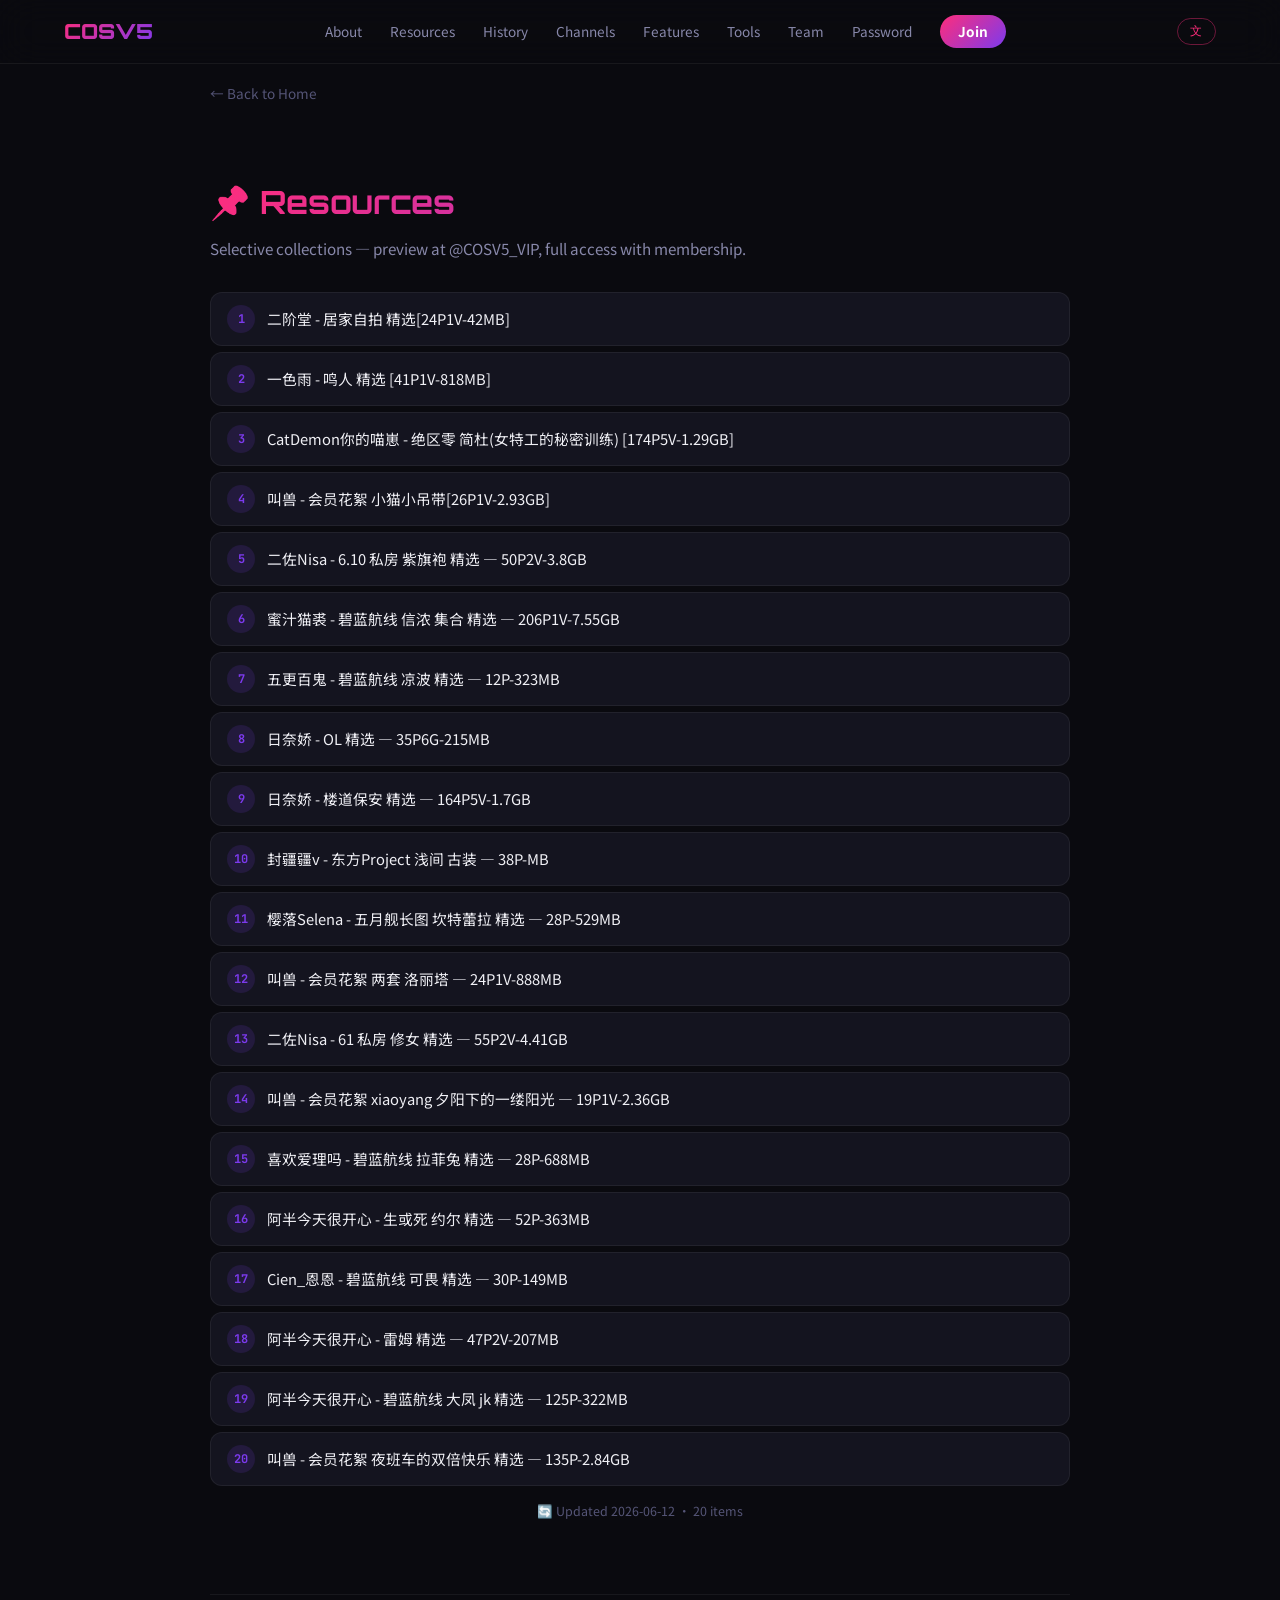
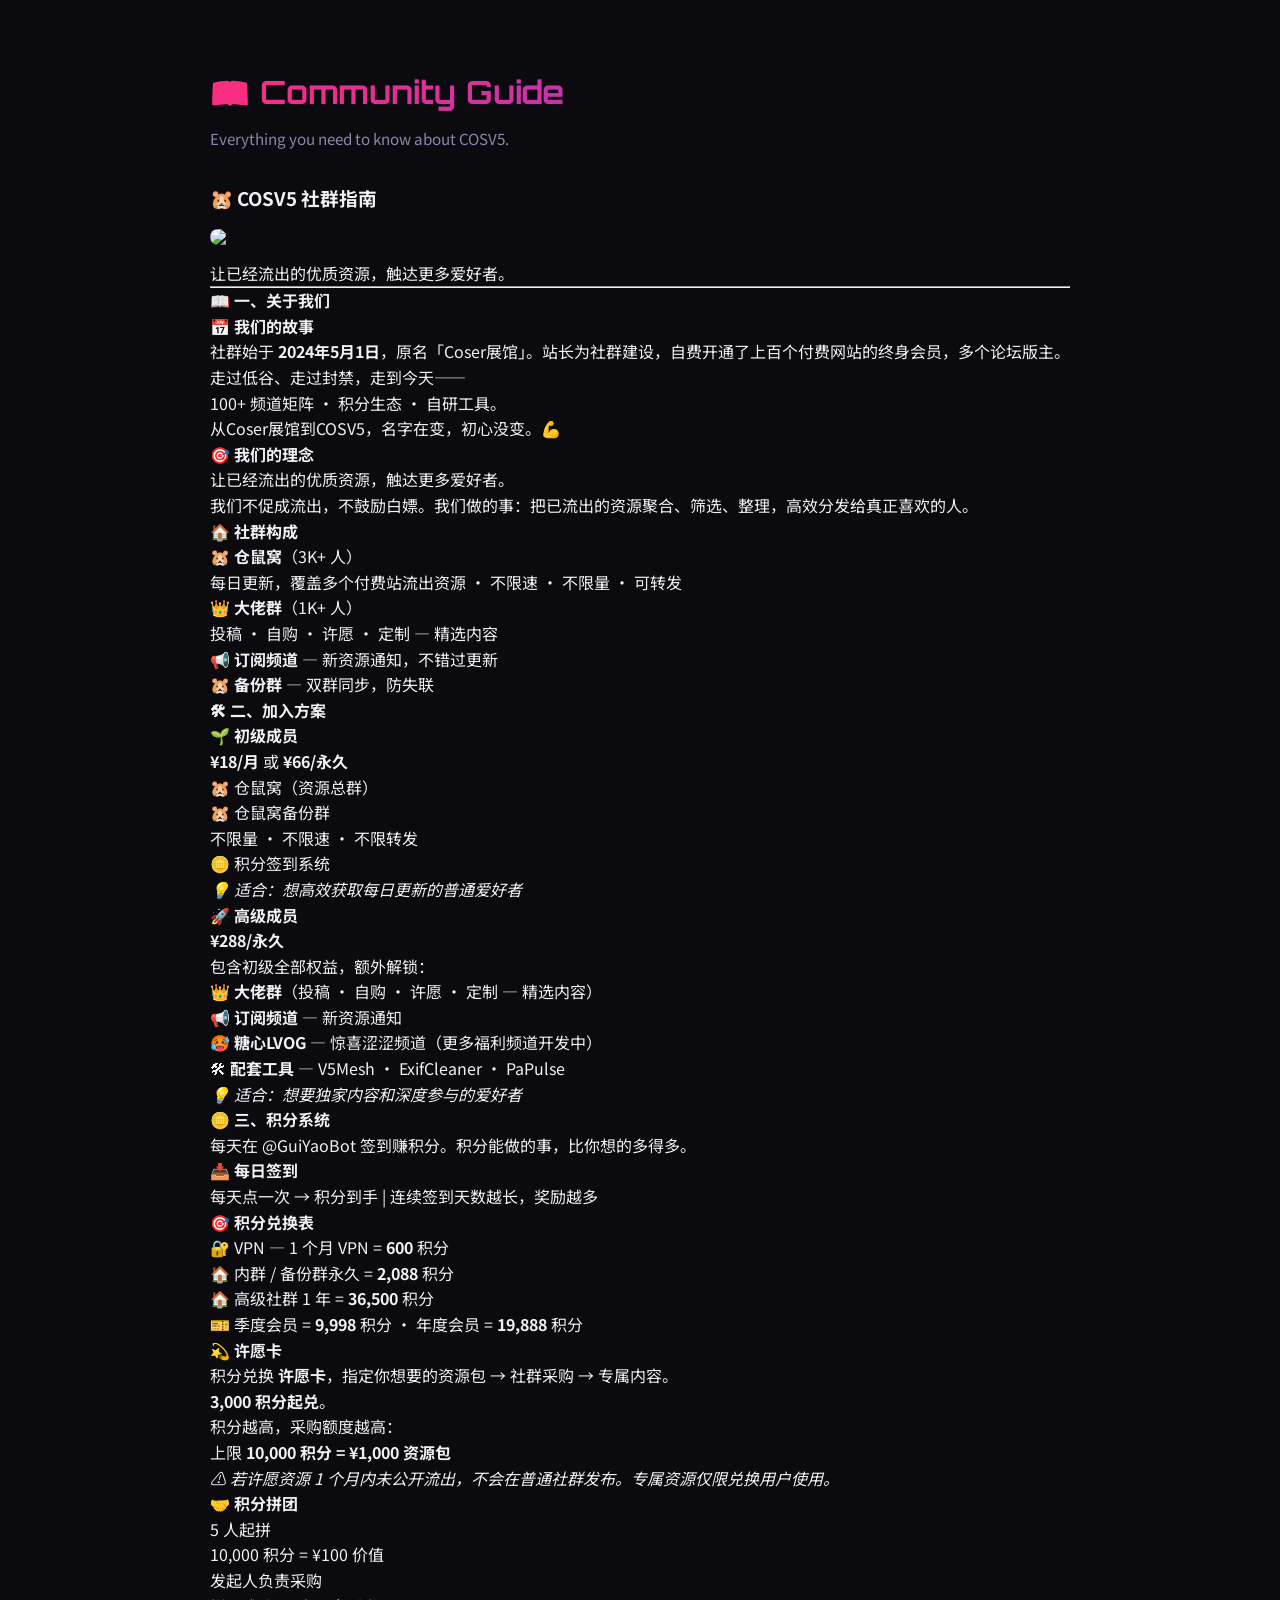
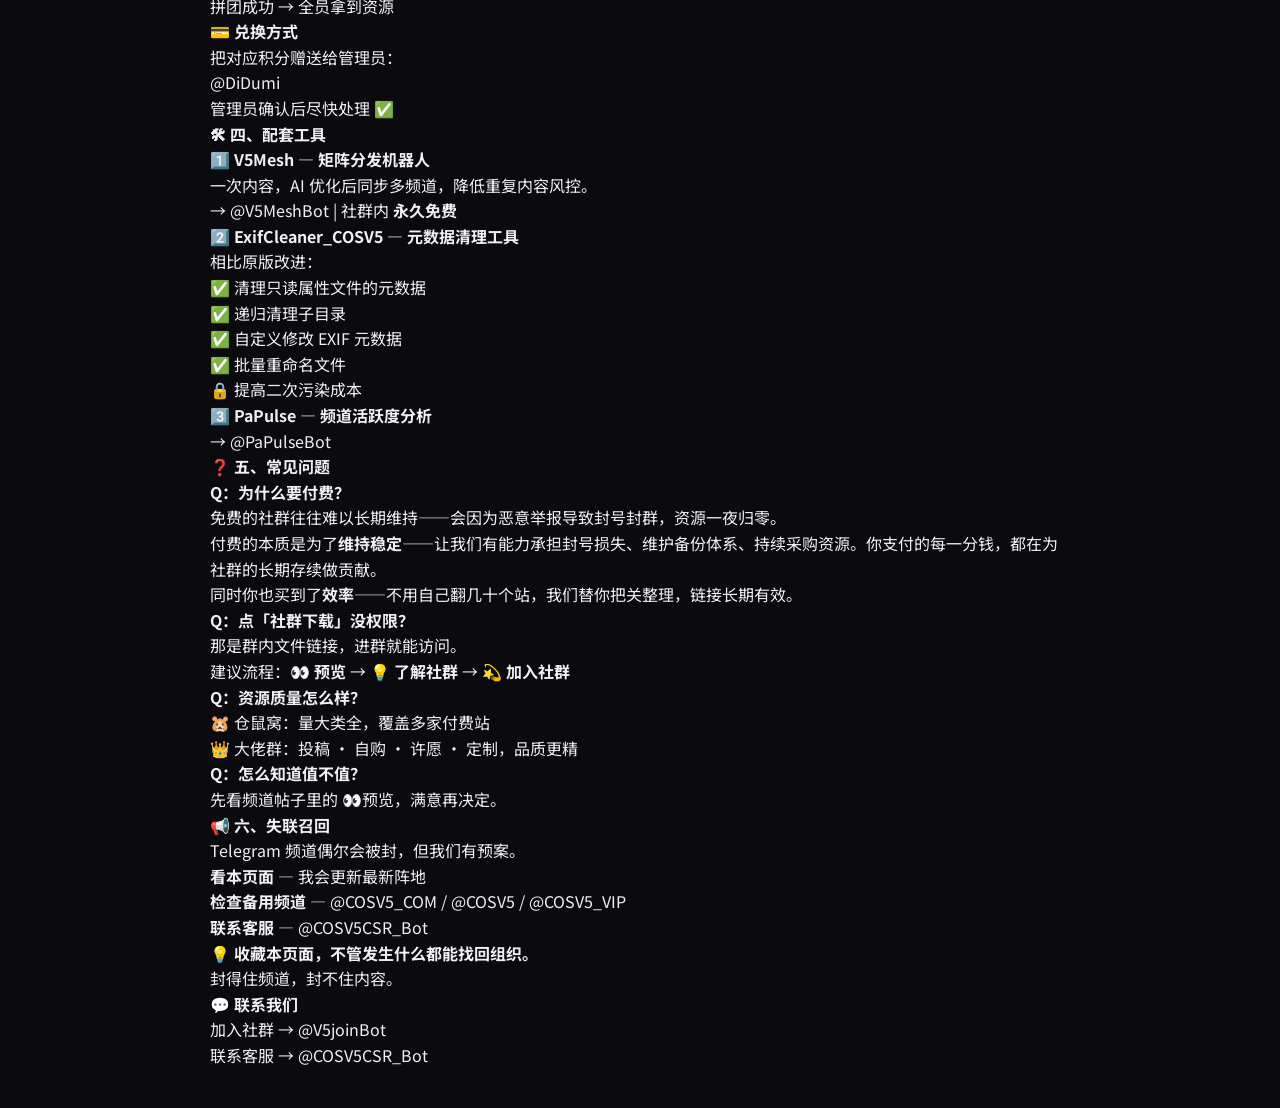
==== resources.html @ 78d96104 "feat: separate resources.html page - Move Resources + Guide to dedicated resources.html - Nav links " ====
<!DOCTYPE html>
<html lang="zh">
<head>
  <meta charset="UTF-8">
  <meta name="viewport" content="width=device-width, initial-scale=1.0">
  <title>COSV5 — Resources & Guide</title>
  <meta name="description" content="COSV5 Resource collections and community guide.">
  <link rel="icon" type="image/svg+xml" href="data:image/svg+xml,%3Csvg xmlns='http://www.w3.org/2000/svg' viewBox='0 0 32 32'%3E%3Cdefs%3E%3ClinearGradient id='g' x1='0%25' y1='0%25' x2='100%25' y2='100%25'%3E%3Cstop offset='0%25' stop-color='%23ff2d7b'/%3E%3Cstop offset='100%25' stop-color='%237c3aed'/%3E%3C/linearGradient%3E%3C/defs%3E%3Crect width='32' height='32' rx='6' fill='%230a0a0f'/%3E%3Ctext x='16' y='22' text-anchor='middle' font-family='Orbitron,sans-serif' font-weight='900' font-size='16' fill='url(%23g)'%3EV5%3C/text%3E%3C/svg%3E">
  <link rel="preconnect" href="https://fonts.googleapis.com">
  <link rel="preconnect" href="https://fonts.gstatic.com" crossorigin>
  <link href="https://fonts.googleapis.com/css2?family=Orbitron:wght@400;700;900&family=Noto+Sans+SC:wght@300;400;700&family=JetBrains+Mono:wght@400;700&family=Righteous&display=swap" rel="stylesheet">
  <link rel="stylesheet" href="styles.css">
  <style>
    /* Resources page specific */
    .resources-page {
      padding-top: 80px;
    }
    .resources-page .container {
      max-width: 900px;
      margin: 0 auto;
      padding: 0 20px;
    }
    .resources-page .back-link {
      display: inline-flex;
      align-items: center;
      gap: 6px;
      color: var(--text-muted);
      text-decoration: none;
      font-size: 0.85rem;
      margin-bottom: 2rem;
      transition: color 0.2s;
    }
    .resources-page .back-link:hover {
      color: var(--accent-pink);
    }
    .resources-page section {
      padding: 40px 0;
    }
    .resources-page .page-title {
      font-family: var(--font-display);
      font-size: 2rem;
      background: var(--accent-gradient);
      -webkit-background-clip: text;
      -webkit-text-fill-color: transparent;
      margin-bottom: 0.5rem;
    }
    .resources-page .page-desc {
      color: var(--text-secondary);
      font-size: 0.95rem;
      margin-bottom: 2rem;
    }
    .section-divider {
      border: none;
      border-top: 1px solid rgba(255,255,255,0.06);
      margin: 2rem 0;
    }
    .resource-meta {
      margin-top: 1rem;
      text-align: center;
      font-size: 0.78rem;
      color: var(--text-muted);
    }

    /* Guide sub-nav */
    .guide-toc {
      position: sticky;
      top: 80px;
      margin-bottom: 2rem;
    }
    .guide-toc a {
      display: block;
      color: var(--text-secondary);
      text-decoration: none;
      padding: 6px 0;
      font-size: 0.88rem;
      transition: color 0.2s;
    }
    .guide-toc a:hover {
      color: var(--accent-pink);
    }
    @media (max-width: 768px) {
      .resources-page {
        padding-top: 60px;
      }
      .resources-page section {
        padding: 24px 0;
      }
    }
  </style>
</head>
<body>
  <!-- ─── NAV ─── -->
  <nav class="nav" id="nav">
    <div class="nav-inner">
      <span class="nav-logo">COSV5</span>
      <div class="nav-links">
        <a href="#about" data-i18n="nav.about">About</a>
        <a href="#resources" data-i18n="nav.resources">Resources</a>
        <a href="#timeline" data-i18n="nav.timeline">History</a>
        <a href="#channels" data-i18n="nav.channels">Channels</a>
        <a href="#features" data-i18n="nav.features">Features</a>
        <a href="#tools" data-i18n="nav.tools">Tools</a>
        <a href="#team" data-i18n="nav.team">Team</a>
        <a href="#password" data-i18n="nav.password">Password</a>
        <a href="#join" class="nav-cta" data-i18n="nav.join">Join</a>
      </div>
      <div class="nav-right">
        <button class="lang-toggle lang-en" id="langToggle" aria-label="Switch language">文</button>
        <button class="nav-toggle" id="navToggle" aria-label="Menu">
          <span></span><span></span><span></span>
        </button>
      </div>
    </div>
  </nav>

  <div class="resources-page">
    <div class="container">
      <a href="/" class="back-link">← Back to Home</a>

      <!-- ─── RESOURCES ─── -->
      <section id="resources">
        <h1 class="page-title">📌 Resources</h1>
        <p class="page-desc">Selective collections — preview at @COSV5_VIP, full access with membership.</p>
        <div id="resourceList">
          <div class="loading">📡 Loading...</div>
        </div>
      </section>

      <hr class="section-divider">

      <!-- ─── GUIDE ─── -->
      <section id="guide">
        <h1 class="page-title">📖 Community Guide</h1>
        <p class="page-desc">Everything you need to know about COSV5.</p>
        <div id="guideContent">
          <div class="loading">📡 Loading...</div>
        </div>
      </section>
    </div>
  </div>

  <script>
    var RESOURCE_DATA = {"updated": "2026-06-12", "recent": [{"title": "二阶堂 - 居家自拍 精选[24P1V-42MB]", "link": "https://t.me/COSV5_VIP/1487", "added": "2026-06-12"}, {"title": "一色雨 - 鸣人 精选 [41P1V-818MB]", "link": "https://t.me/COSV5_VIP/1496", "added": "2026-06-12"}, {"title": "CatDemon你的喵崽 - 绝区零 简杜(女特工的秘密训练) [174P5V-1.29GB]", "link": "https://t.me/COSV5_VIP/1473", "added": "2026-06-11"}, {"title": "叫兽 - 会员花絮 小猫小吊带[26P1V-2.93GB]", "link": "https://t.me/COSV5_VIP/1482", "added": "2026-06-11"}, {"title": "二佐Nisa - 6.10 私房 紫旗袍 精选 — 50P2V-3.8GB", "link": "https://t.me/COSV5_VIP/1464", "added": "2026-06-10"}, {"title": "蜜汁猫裘 - 碧蓝航线 信浓 集合 精选 — 206P1V-7.55GB", "link": "https://t.me/COSV5_VIP/1455", "added": "2026-06-10"}, {"title": "五更百鬼 - 碧蓝航线 凉波 精选 — 12P-323MB", "link": "https://t.me/COSV5_VIP/1442", "added": "2026-06-09"}, {"title": "日奈娇 - OL 精选 — 35P6G-215MB", "link": "https://t.me/COSV5_VIP/1435", "added": "2026-06-09"}, {"title": "日奈娇 - 楼道保安 精选 — 164P5V-1.7GB", "link": "https://t.me/COSV5_VIP/1426", "added": "2026-06-09"}, {"title": "封疆疆v - 东方Project 浅间 古装 — 38P-MB", "link": "https://t.me/COSV5_VIP/1417", "added": "2026-06-08"}, {"title": "樱落Selena - 五月舰长图 坎特蕾拉 精选 — 28P-529MB", "link": "https://t.me/COSV5_VIP/1408", "added": "2026-06-08"}, {"title": "叫兽 - 会员花絮 两套 洛丽塔 — 24P1V-888MB", "link": "https://t.me/COSV5_VIP/1401", "added": "2026-06-07"}, {"title": "二佐Nisa - 61 私房 修女 精选 — 55P2V-4.41GB", "link": "https://t.me/COSV5_VIP/1396", "added": "2026-06-07"}, {"title": "叫兽 - 会员花絮 xiaoyang 夕阳下的一缕阳光 — 19P1V-2.36GB", "link": "https://t.me/COSV5_VIP/1392", "added": "2026-06-06"}, {"title": "喜欢爱理吗 - 碧蓝航线 拉菲兔 精选 — 28P-688MB", "link": "https://t.me/COSV5_VIP/1383", "added": "2026-06-06"}, {"title": "阿半今天很开心 - 生或死 约尔 精选 — 52P-363MB", "link": "https://t.me/COSV5_VIP/1374", "added": "2026-06-05"}, {"title": "Cien_恩恩 - 碧蓝航线 可畏 精选 — 30P-149MB", "link": "https://t.me/COSV5_VIP/1356", "added": "2026-06-05"}, {"title": "阿半今天很开心 - 雷姆 精选 — 47P2V-207MB", "link": "https://t.me/COSV5_VIP/1351", "added": "2026-06-04"}, {"title": "阿半今天很开心 - 碧蓝航线 大凤 jk 精选 — 125P-322MB", "link": "https://t.me/COSV5_VIP/1343", "added": "2026-06-04"}, {"title": "叫兽 - 会员花絮 夜班车的双倍快乐 精选 — 135P-2.84GB", "link": "https://t.me/COSV5_VIP/1330", "added": "2026-06-04"}]};
    var GUIDE_DATA = {"updated": "2026-06-12", "zh": {"sections": [{"type": "heading", "text": "🐹 COSV5 社群指南", "level": 3}, {"type": "image", "src": "https://iili.io/CqjIfI9.gif"}, {"type": "text", "text": "让已经流出的优质资源，触达更多爱好者。"}, {"type": "hr"}, {"type": "heading", "text": "📖 一、关于我们", "level": 4}, {"type": "heading", "text": "📅 我们的故事", "level": 4}, {"type": "text", "text": "社群始于 <strong>2024年5月1日</strong>，原名「Coser展馆」。站长为社群建设，自费开通了上百个付费网站的终身会员，多个论坛版主。"}, {"type": "text", "text": "走过低谷、走过封禁，走到今天——<br>100+ 频道矩阵 · 积分生态 · 自研工具。"}, {"type": "text", "text": "从Coser展馆到COSV5，名字在变，初心没变。💪"}, {"type": "heading", "text": "🎯 我们的理念", "level": 4}, {"type": "text", "text": "让已经流出的优质资源，触达更多爱好者。"}, {"type": "text", "text": "我们不促成流出，不鼓励白嫖。我们做的事：把已流出的资源聚合、筛选、整理，高效分发给真正喜欢的人。"}, {"type": "heading", "text": "🏠 社群构成", "level": 4}, {"type": "blockquote", "text": "🐹 <strong>仓鼠窝</strong>（3K+ 人）<br>每日更新，覆盖多个付费站流出资源 · 不限速 · 不限量 · 可转发"}, {"type": "blockquote", "text": "👑 <strong>大佬群</strong>（1K+ 人）<br>投稿 · 自购 · 许愿 · 定制 — 精选内容"}, {"type": "blockquote", "text": "📢 <strong>订阅频道</strong> — 新资源通知，不错过更新"}, {"type": "blockquote", "text": "🐹 <strong>备份群</strong> — 双群同步，防失联"}, {"type": "heading", "text": "🛠 二、加入方案", "level": 4}, {"type": "heading", "text": "🌱 初级成员", "level": 4}, {"type": "text", "text": "<strong>¥18/月</strong> 或 <strong>¥66/永久</strong>"}, {"type": "list", "items": ["🐹 仓鼠窝（资源总群）", "🐹 仓鼠窝备份群", "不限量 · 不限速 · 不限转发", "🪙 积分签到系统"]}, {"type": "text", "text": "<em>💡 适合：想高效获取每日更新的普通爱好者</em>"}, {"type": "heading", "text": "🚀 高级成员", "level": 4}, {"type": "text", "text": "<strong>¥288/永久</strong>"}, {"type": "text", "text": "包含初级全部权益，额外解锁："}, {"type": "list", "items": ["👑 <strong>大佬群</strong>（投稿 · 自购 · 许愿 · 定制 — 精选内容）", "📢 <strong>订阅频道</strong> — 新资源通知", "🥵 <strong>糖心LVOG</strong> — 惊喜涩涩频道（更多福利频道开发中）", "🛠 <strong>配套工具</strong> — V5Mesh · ExifCleaner · PaPulse"]}, {"type": "text", "text": "<em>💡 适合：想要独家内容和深度参与的爱好者</em>"}, {"type": "heading", "text": "🪙 三、积分系统", "level": 4}, {"type": "text", "text": "每天在 <a href=\"https://t.me/GuiYaoBot\" target=\"_blank\">@GuiYaoBot</a> 签到赚积分。积分能做的事，比你想的多得多。"}, {"type": "heading", "text": "📥 每日签到", "level": 4}, {"type": "text", "text": "每天点一次 → 积分到手 | 连续签到天数越长，奖励越多"}, {"type": "heading", "text": "🎯 积分兑换表", "level": 4}, {"type": "blockquote", "text": "🔐 VPN — 1 个月 VPN = <strong>600</strong> 积分"}, {"type": "blockquote", "text": "🏠 内群 / 备份群永久 = <strong>2,088</strong> 积分"}, {"type": "blockquote", "text": "🏠 高级社群 1 年 = <strong>36,500</strong> 积分"}, {"type": "blockquote", "text": "🎫 季度会员 = <strong>9,998</strong> 积分 · 年度会员 = <strong>19,888</strong> 积分"}, {"type": "heading", "text": "💫 许愿卡", "level": 4}, {"type": "text", "text": "积分兑换 <strong>许愿卡</strong>，指定你想要的资源包 → 社群采购 → 专属内容。"}, {"type": "text", "text": "<strong>3,000 积分起兑</strong>。<br>积分越高，采购额度越高：<br>上限 <strong>10,000 积分 = ¥1,000 资源包</strong>"}, {"type": "text", "text": "<em>⚠️ 若许愿资源 1 个月内未公开流出，不会在普通社群发布。专属资源仅限兑换用户使用。</em>"}, {"type": "heading", "text": "🤝 积分拼团", "level": 4}, {"type": "list", "items": ["5 人起拼", "10,000 积分 = ¥100 价值", "发起人负责采购", "拼团成功 → 全员拿到资源"]}, {"type": "heading", "text": "💳 兑换方式", "level": 4}, {"type": "text", "text": "把对应积分赠送给管理员：<br><a href=\"https://t.me/DiDumi\" target=\"_blank\">@DiDumi</a><br>管理员确认后尽快处理 ✅"}, {"type": "heading", "text": "🛠 四、配套工具", "level": 4}, {"type": "text", "text": "<strong>1️⃣ V5Mesh — 矩阵分发机器人</strong><br>一次内容，AI 优化后同步多频道，降低重复内容风控。<br>→ <a href=\"https://t.me/V5MeshBot\" target=\"_blank\">@V5MeshBot</a> | 社群内 <strong>永久免费</strong>"}, {"type": "text", "text": "<strong>2️⃣ ExifCleaner_COSV5 — 元数据清理工具</strong><br>相比原版改进：<br>✅ 清理只读属性文件的元数据<br>✅ 递归清理子目录<br>✅ 自定义修改 EXIF 元数据<br>✅ 批量重命名文件<br>🔒 提高二次污染成本"}, {"type": "text", "text": "<strong>3️⃣ PaPulse — 频道活跃度分析</strong><br>→ <a href=\"https://t.me/PaPulseBot\" target=\"_blank\">@PaPulseBot</a>"}, {"type": "heading", "text": "❓ 五、常见问题", "level": 4}, {"type": "text", "text": "<strong>Q：为什么要付费？</strong><br>免费的社群往往难以长期维持——会因为恶意举报导致封号封群，资源一夜归零。<br>付费的本质是为了<strong>维持稳定</strong>——让我们有能力承担封号损失、维护备份体系、持续采购资源。你支付的每一分钱，都在为社群的长期存续做贡献。<br>同时你也买到了<strong>效率</strong>——不用自己翻几十个站，我们替你把关整理，链接长期有效。"}, {"type": "text", "text": "<strong>Q：点「社群下载」没权限？</strong><br>那是群内文件链接，进群就能访问。<br>建议流程：👀 <strong>预览</strong> → 💡 <strong>了解社群</strong> → 💫 <strong>加入社群</strong>"}, {"type": "text", "text": "<strong>Q：资源质量怎么样？</strong><br>🐹 仓鼠窝：量大类全，覆盖多家付费站<br>👑 大佬群：投稿 · 自购 · 许愿 · 定制，品质更精"}, {"type": "text", "text": "<strong>Q：怎么知道值不值？</strong><br>先看频道帖子里的 👀预览，满意再决定。"}, {"type": "heading", "text": "📢 六、失联召回", "level": 4}, {"type": "text", "text": "Telegram 频道偶尔会被封，但我们有预案。"}, {"type": "list", "items": ["<strong>看本页面</strong> — 我会更新最新阵地", "<strong>检查备用频道</strong> — <a href=\"https://t.me/COSV5_COM\" target=\"_blank\">@COSV5_COM</a> / <a href=\"https://t.me/COSV5\" target=\"_blank\">@COSV5</a> / <a href=\"https://t.me/COSV5_VIP\" target=\"_blank\">@COSV5_VIP</a>", "<strong>联系客服</strong> — <a href=\"https://t.me/COSV5CSR_Bot\" target=\"_blank\">@COSV5CSR_Bot</a>"]}, {"type": "text", "text": "<strong>💡 收藏本页面，不管发生什么都能找回组织。</strong><br>封得住频道，封不住内容。"}, {"type": "heading", "text": "💬 联系我们", "level": 4}, {"type": "text", "text": "加入社群 → <a href=\"https://t.me/V5joinBot\" target=\"_blank\">@V5joinBot</a><br>联系客服 → <a href=\"https://t.me/COSV5CSR_Bot\" target=\"_blank\">@COSV5CSR_Bot</a>"}]}};

    (function() {
      var container = document.getElementById('resourceList');
      if (!container) return;
      var data = RESOURCE_DATA;
      if (!data.recent || data.recent.length === 0) {
        container.innerHTML = '<div class="empty-state">📭 No resources yet.</div>';
        return;
      }
      var html = '<div class="resource-items">';
      data.recent.forEach(function(item, i) {
        var link = item.link || '';
        html += '<div class="resource-item">';
        html += '<span class="resource-num">' + (i + 1) + '</span>';
        if (link) {
          html += '<a href="' + link + '" target="_blank" rel="noopener" class="resource-link">' + item.title.replace(/&/g,'&amp;').replace(/</g,'&lt;').replace(/>/g,'&gt;') + '</a>';
        } else {
          html += '<span class="resource-title">' + item.title.replace(/&/g,'&amp;').replace(/</g,'&lt;').replace(/>/g,'&gt;') + '</span>';
        }
        html += '</div>';
      });
      html += '</div>';
      html += '<div class="resource-meta">🔄 Updated ' + data.updated + ' · ' + data.recent.length + ' items</div>';
      container.innerHTML = html;
    })();

    (function() {
      var container = document.getElementById('guideContent');
      if (!container) return;
      var zh = GUIDE_DATA.zh;
      var html = '';
      zh.sections.forEach(function(s) {
        switch (s.type) {
          case 'heading':
            if (s.level === 3) html += '<h3>' + s.text + '</h3>';
            else html += '<h4>' + s.text + '</h4>';
            break;
          case 'text': html += '<p>' + s.text + '</p>'; break;
          case 'image': html += '<img src="' + s.src + '" style="max-width:100%;border-radius:12px;margin:1rem 0">'; break;
          case 'hr': html += '<hr>'; break;
          case 'blockquote': html += '<blockquote>' + s.text + '</blockquote>'; break;
          case 'list':
            html += '<ul>';
            s.items.forEach(function(item) { html += '<li>' + item + '</li>'; });
            html += '</ul>';
            break;
        }
      });
      container.innerHTML = html;
    })();
  </script>
</body>
</html>
---- styles.css ----
/* ─── Reset & Base ─── */
*, *::before, *::after { margin: 0; padding: 0; box-sizing: border-box; }

:root {
  --bg-primary: #0a0a0f;
  --bg-secondary: #0f0f1a;
  --bg-card: #14141f;
  --text-primary: #f0f0f5;
  --text-secondary: #8888aa;
  --text-muted: #555577;
  --accent-pink: #ff2d7b;
  --accent-purple: #7c3aed;
  --accent-cyan: #22d3ee;
  --accent-gradient: linear-gradient(135deg, var(--accent-pink), var(--accent-purple));
  --accent-gradient-2: linear-gradient(135deg, var(--accent-purple), var(--accent-cyan));
  --glow-pink: 0 0 30px rgba(255, 45, 123, 0.3);
  --glow-purple: 0 0 30px rgba(124, 58, 237, 0.3);
  --border-glow: 1px solid rgba(255, 255, 255, 0.06);
  --font-display: 'Orbitron', 'Righteous', sans-serif;
  --font-body: 'Noto Sans SC', -apple-system, sans-serif;
  --font-mono: 'JetBrains Mono', monospace;
  --nav-height: 64px;
  --max-width: 1200px;
  --radius: 12px;
  --radius-lg: 20px;
}

html { scroll-behavior: smooth; }

body {
  font-family: var(--font-body);
  background: var(--bg-primary);
  color: var(--text-primary);
  line-height: 1.6;
  overflow-x: hidden;
  -webkit-font-smoothing: antialiased;
  animation: bodyFadeIn 0.5s ease;
}

@keyframes bodyFadeIn {
  from { opacity: 0; }
  to { opacity: 1; }
}

::selection {
  background: rgba(255, 45, 123, 0.3);
  color: white;
}

/* custom scrollbar */
::-webkit-scrollbar { width: 6px; height: 6px; }
::-webkit-scrollbar-track { background: var(--bg-primary); }
::-webkit-scrollbar-thumb {
  background: rgba(124,58,237,0.3);
  border-radius: 3px;
}
::-webkit-scrollbar-thumb:hover { background: rgba(124,58,237,0.5); }

a { color: inherit; text-decoration: none; }
img { max-width: 100%; display: block; }

.container {
  max-width: var(--max-width);
  margin: 0 auto;
  padding: 0 24px;
}

/* ─── Section Basics ─── */
section {
  position: relative;
  padding: 100px 0;
  overflow: hidden;
}

.section-label {
  font-family: var(--font-mono);
  font-size: 0.75rem;
  letter-spacing: 4px;
  color: var(--accent-pink);
  margin-bottom: 12px;
  text-transform: uppercase;
}

.section-title {
  font-family: var(--font-display);
  font-size: clamp(2rem, 5vw, 3.5rem);
  font-weight: 900;
  margin-bottom: 16px;
  background: var(--accent-gradient);
  -webkit-background-clip: text;
  -webkit-text-fill-color: transparent;
  background-clip: text;
}

.section-desc {
  font-size: 1.1rem;
  color: var(--text-secondary);
  max-width: 600px;
  margin-bottom: 60px;
}

.section-bg-glow {
  position: absolute;
  width: 500px;
  height: 500px;
  border-radius: 50%;
  filter: blur(150px);
  opacity: 0.12;
  pointer-events: none;
}
.section-bg-glow.left { left: -200px; top: 10%; background: var(--accent-purple); }
.section-bg-glow.right { right: -200px; top: 30%; background: var(--accent-pink); }

/* ─── Reveal Animations ─── */
.reveal {
  opacity: 0;
  transform: translateY(40px);
  transition: opacity 0.8s cubic-bezier(0.16, 1, 0.3, 1),
              transform 0.8s cubic-bezier(0.16, 1, 0.3, 1);
}
.reveal.visible {
  opacity: 1;
  transform: translateY(0);
}

/* ─── NAV ─── */
.nav {
  position: fixed;
  top: 0;
  left: 0;
  right: 0;
  z-index: 1000;
  height: var(--nav-height);
  background: rgba(10, 10, 15, 0.8);
  backdrop-filter: blur(20px);
  -webkit-backdrop-filter: blur(20px);
  border-bottom: var(--border-glow);
  transition: transform 0.3s ease;
}
.nav.hidden { transform: translateY(-100%); }
.nav-inner {
  max-width: var(--max-width);
  margin: 0 auto;
  padding: 0 24px;
  height: 100%;
  display: flex;
  align-items: center;
  justify-content: space-between;
}
.nav-logo {
  font-family: var(--font-display);
  font-size: 1.3rem;
  font-weight: 900;
  background: var(--accent-gradient);
  -webkit-background-clip: text;
  -webkit-text-fill-color: transparent;
  background-clip: text;
}
.nav-links { display: flex; gap: 28px; align-items: center; }
.nav-links a {
  font-size: 0.85rem;
  color: var(--text-secondary);
  transition: color 0.2s;
  font-weight: 400;
}
.nav-links a:hover { color: var(--text-primary); }
.nav-cta {
  padding: 6px 18px;
  border-radius: 999px;
  background: var(--accent-gradient);
  color: white !important;
  font-weight: 700 !important;
}
.nav-right {
  display: flex;
  align-items: center;
  gap: 12px;
}
.lang-toggle {
  background: transparent;
  border: 1px solid rgba(255,255,255,0.15);
  color: var(--text-secondary);
  font-family: var(--font-mono);
  font-size: 0.75rem;
  padding: 4px 12px;
  border-radius: 999px;
  cursor: pointer;
  transition: all 0.2s;
  letter-spacing: 1px;
}
.lang-toggle:hover {
  border-color: var(--accent-pink);
  color: var(--accent-pink);
}
.lang-toggle.lang-en {
  border-color: rgba(255,45,123,0.4);
  color: var(--accent-pink);
}
.lang-toggle.lang-zh {
  border-color: rgba(34,211,238,0.4);
  color: var(--accent-cyan);
}
.nav-toggle {
  display: none;
  background: none;
  border: none;
  cursor: pointer;
  flex-direction: column;
  gap: 5px;
  padding: 4px;
}
.nav-toggle span {
  display: block;
  width: 24px;
  height: 2px;
  background: var(--text-primary);
  border-radius: 2px;
  transition: 0.3s;
}

/* ─── HERO ─── */
.hero {
  min-height: 100vh;
  display: flex;
  align-items: center;
  justify-content: center;
  padding: 0;
  position: relative;
  overflow: hidden;
}
.hero-canvas {
  position: absolute;
  inset: 0;
  width: 100%;
  height: 100%;
}
.hero-overlay {
  position: absolute;
  inset: 0;
  background: radial-gradient(ellipse at center, transparent 0%, var(--bg-primary) 80%);
  pointer-events: none;
}
.hero-content {
  position: relative;
  z-index: 2;
  text-align: center;
  padding: 24px;
  max-width: 800px;
}
.hero-badge {
  display: inline-block;
  padding: 6px 18px;
  border-radius: 999px;
  border: 1px solid rgba(255, 45, 123, 0.3);
  font-size: 0.75rem;
  letter-spacing: 2px;
  color: var(--accent-pink);
  margin-bottom: 24px;
  font-family: var(--font-mono);
  text-transform: uppercase;
  animation: fadeInDown 0.8s ease 0.1s both;
}
.hero-title {
  font-family: var(--font-display);
  font-size: clamp(4rem, 15vw, 10rem);
  font-weight: 900;
  line-height: 1;
  margin-bottom: 20px;
  animation: fadeInDown 0.8s ease 0.2s both;
}
.hero-title-line { display: block; }
.hero-title-line.accent {
  background: var(--accent-gradient);
  -webkit-background-clip: text;
  -webkit-text-fill-color: transparent;
  background-clip: text;
  filter: drop-shadow(0 0 40px rgba(255, 45, 123, 0.4));
}
.hero-sub {
  font-family: var(--font-display);
  font-size: clamp(1rem, 2vw, 1.4rem);
  color: var(--text-secondary);
  letter-spacing: 6px;
  text-transform: uppercase;
  margin-bottom: 16px;
  animation: fadeInDown 0.8s ease 0.3s both;
}
.hero-desc {
  font-size: 1.1rem;
  color: var(--text-muted);
  margin-bottom: 36px;
  animation: fadeInDown 0.8s ease 0.4s both;
}
.hero-actions {
  display: flex;
  gap: 16px;
  justify-content: center;
  flex-wrap: wrap;
  animation: fadeInDown 0.8s ease 0.5s both;
}
.hero-scroll-indicator {
  position: absolute;
  bottom: 40px;
  left: 50%;
  transform: translateX(-50%);
  display: flex;
  flex-direction: column;
  align-items: center;
  gap: 8px;
  color: var(--text-muted);
  font-size: 0.75rem;
  font-family: var(--font-mono);
  letter-spacing: 2px;
  animation: fadeIn 1s ease 1.2s both;
}
.scroll-arrow {
  width: 2px;
  height: 30px;
  background: linear-gradient(to bottom, var(--accent-pink), transparent);
  animation: scrollBounce 2s ease infinite;
}

/* ─── Buttons ─── */
.btn {
  display: inline-flex;
  align-items: center;
  gap: 8px;
  padding: 12px 28px;
  border-radius: 999px;
  font-family: var(--font-body);
  font-size: 0.9rem;
  font-weight: 700;
  cursor: pointer;
  transition: all 0.3s ease;
  border: none;
}
.btn-primary {
  background: var(--accent-gradient);
  color: white;
  box-shadow: var(--glow-pink);
}
.btn-primary:hover {
  transform: translateY(-2px);
  box-shadow: 0 0 50px rgba(255, 45, 123, 0.5);
}
.btn-secondary {
  background: transparent;
  color: var(--text-primary);
  border: 1px solid rgba(255, 255, 255, 0.15);
}
.btn-secondary:hover {
  border-color: var(--accent-pink);
  color: var(--accent-pink);
}
.btn-lg { padding: 16px 36px; font-size: 1rem; }

/* ─── STATS ─── */
.about { background: var(--bg-secondary); }
.stats-grid {
  display: grid;
  grid-template-columns: repeat(auto-fit, minmax(180px, 1fr));
  gap: 20px;
}
.stat-card {
  background: var(--bg-card);
  border: var(--border-glow);
  border-radius: var(--radius);
  padding: 32px 20px;
  text-align: center;
  position: relative;
  overflow: hidden;
  transition: border-color 0.3s;
}
.stat-card:hover {
  border-color: rgba(255, 45, 123, 0.3);
}
.stat-number {
  font-family: var(--font-mono);
  font-size: 2.8rem;
  font-weight: 700;
  background: var(--accent-gradient-2);
  -webkit-background-clip: text;
  -webkit-text-fill-color: transparent;
  background-clip: text;
  display: inline;
}
.stat-suffix {
  font-family: var(--font-mono);
  font-size: 1.4rem;
  font-weight: 400;
  color: var(--text-muted);
  margin-left: 2px;
}
.stat-label {
  display: block;
  font-size: 0.85rem;
  color: var(--text-muted);
  margin-top: 8px;
}

/* ─── PHILOSOPHY ─── */
.philosophy {
  background: var(--bg-primary);
  text-align: center;
}
.philosophy-quotes {
  display: flex;
  gap: 32px;
  justify-content: center;
  flex-wrap: wrap;
  max-width: 900px;
  margin: 0 auto;
}
.philosophy-card {
  flex: 1;
  min-width: 280px;
  max-width: 420px;
  background: var(--bg-card);
  border: var(--border-glow);
  border-radius: var(--radius-lg);
  padding: 40px 28px;
  position: relative;
  transition: all 0.4s ease;
}
.philosophy-card:hover {
  border-color: rgba(255, 45, 123, 0.3);
  transform: translateY(-4px);
  box-shadow: var(--glow-pink);
}
.philosophy-icon {
  font-size: 2.5rem;
  display: block;
  margin-bottom: 20px;
  color: var(--accent-pink);
}
.svg-icon {
  width: 48px;
  height: 48px;
  display: block;
  margin: 0 auto;
}
.channel-card-icon .svg-icon {
  width: 40px;
  height: 40px;
  color: var(--accent-cyan);
}
.feature-icon .svg-icon {
  width: 36px;
  height: 36px;
  color: var(--accent-purple);
}
.tool-bot-icon .svg-icon {
  width: 36px;
  height: 36px;
  color: var(--accent-cyan);
}
.tools-feature-icon .svg-icon {
  width: 32px;
  height: 32px;
  color: var(--accent-pink);
}
.philosophy-card blockquote {
  font-family: 'Georgia', 'Noto Serif SC', serif;
  font-size: 1.15rem;
  line-height: 1.8;
  color: var(--text-primary);
  font-style: italic;
  letter-spacing: 0.02em;
}
.philosophy-card blockquote::before {
  content: '"';
  display: block;
  font-size: 3rem;
  font-family: Georgia, serif;
  background: var(--accent-gradient);
  -webkit-background-clip: text;
  -webkit-text-fill-color: transparent;
  background-clip: text;
  line-height: 1;
  margin-bottom: 8px;
  opacity: 0.6;
}

/* ─── TIMELINE ─── */
.timeline {
  background: var(--bg-primary);
  overflow: hidden;
}
.timeline-track {
  display: flex;
  gap: 24px;
  overflow-x: auto;
  scroll-snap-type: x mandatory;
  -webkit-overflow-scrolling: touch;
  padding-bottom: 16px;
  scrollbar-width: none;
}
.timeline-track::-webkit-scrollbar { display: none; }
.timeline-item {
  flex: 0 0 300px;
  scroll-snap-align: start;
  background: var(--bg-card);
  border: var(--border-glow);
  border-radius: var(--radius-lg);
  padding: 28px;
  position: relative;
  transition: all 0.3s;
}
.timeline-item:hover {
  border-color: rgba(255, 45, 123, 0.3);
  transform: translateY(-4px);
}
.timeline-item.active {
  border-color: var(--accent-pink);
  box-shadow: var(--glow-pink);
}
.tl-year {
  font-family: var(--font-mono);
  font-size: 2rem;
  font-weight: 700;
  background: var(--accent-gradient);
  -webkit-background-clip: text;
  -webkit-text-fill-color: transparent;
  background-clip: text;
  margin-bottom: 8px;
}
.tl-month {
  font-family: var(--font-mono);
  font-size: 0.8rem;
  color: var(--accent-pink);
}
.tl-title {
  font-size: 1.1rem;
  font-weight: 700;
  margin-bottom: 8px;
}
.tl-desc {
  font-size: 0.85rem;
  color: var(--text-secondary);
}
.timeline-controls {
  display: flex;
  align-items: center;
  justify-content: center;
  gap: 16px;
  margin-top: 32px;
}
.tl-btn {
  width: 40px;
  height: 40px;
  border-radius: 50%;
  border: 1px solid rgba(255, 255, 255, 0.1);
  background: var(--bg-card);
  color: var(--text-primary);
  font-size: 1.4rem;
  cursor: pointer;
  transition: all 0.2s;
  display: flex;
  align-items: center;
  justify-content: center;
}
.tl-btn:hover {
  border-color: var(--accent-pink);
  color: var(--accent-pink);
}
.tl-dots {
  display: flex;
  gap: 8px;
}
.tl-dot {
  width: 8px;
  height: 8px;
  border-radius: 50%;
  background: var(--text-muted);
  cursor: pointer;
  transition: all 0.3s;
}
.tl-dot.active {
  background: var(--accent-pink);
  box-shadow: 0 0 10px rgba(255, 45, 123, 0.5);
  width: 24px;
  border-radius: 4px;
}

/* ─── CHANNELS ─── */
.channels { background: var(--bg-secondary); }
.channel-grid {
  display: grid;
  grid-template-columns: repeat(auto-fit, minmax(250px, 1fr));
  gap: 20px;
}
.channel-card {
  position: relative;
  background: var(--bg-card);
  border: var(--border-glow);
  border-radius: var(--radius-lg);
  padding: 32px 24px;
  text-align: center;
  overflow: hidden;
  transition: all 0.3s ease;
  cursor: pointer;
}
.channel-card:hover {
  transform: translateY(-6px);
  border-color: rgba(255, 45, 123, 0.4);
  box-shadow: 0 20px 60px rgba(0,0,0,0.4);
}
.channel-card-glow {
  position: absolute;
  top: -50%;
  left: -50%;
  width: 200%;
  height: 200%;
  background: radial-gradient(circle at center, rgba(255,45,123,0.06), transparent 60%);
  opacity: 0;
  transition: opacity 0.5s;
  pointer-events: none;
}
.channel-card:hover .channel-card-glow { opacity: 1; }
.channel-card-icon { font-size: 2.5rem; margin-bottom: 12px; }
.channel-card h3 {
  font-family: var(--font-mono);
  font-size: 1rem;
  margin-bottom: 8px;
  color: var(--text-primary);
}
.channel-card p {
  font-size: 0.85rem;
  color: var(--text-secondary);
  margin-bottom: 16px;
  line-height: 1.4;
}
.channel-sub-count {
  font-family: var(--font-mono);
  font-size: 2rem;
  font-weight: 700;
  background: var(--accent-gradient-2);
  -webkit-background-clip: text;
  -webkit-text-fill-color: transparent;
  background-clip: text;
  display: inline;
}
.channel-sub-label {
  display: block;
  font-size: 0.75rem;
  color: var(--text-muted);
  margin-top: 4px;
}

/* ─── FEATURES ─── */
.features { background: var(--bg-primary); }
.features-grid {
  display: grid;
  grid-template-columns: repeat(auto-fit, minmax(280px, 1fr));
  gap: 20px;
}
.feature-card {
  background: var(--bg-card);
  border: var(--border-glow);
  border-radius: var(--radius);
  padding: 32px 24px;
  transition: all 0.3s;
  position: relative;
}
.feature-card:hover {
  border-color: rgba(124, 58, 237, 0.3);
  transform: translateY(-3px);
}
.feature-icon { font-size: 2rem; margin-bottom: 16px; }
.feature-card h3 {
  font-size: 1.2rem;
  font-weight: 700;
  margin-bottom: 10px;
}
.feature-card p {
  font-size: 0.9rem;
  color: var(--text-secondary);
  line-height: 1.6;
}

/* ─── TEAM ─── */
.team { background: var(--bg-secondary); }
.team-grid {
  display: grid;
  grid-template-columns: repeat(auto-fit, minmax(240px, 1fr));
  gap: 24px;
  max-width: 600px;
}
.team-card {
  background: var(--bg-card);
  border: var(--border-glow);
  border-radius: var(--radius-lg);
  padding: 32px 24px;
  text-align: center;
  transition: all 0.3s;
}
.team-card:hover {
  border-color: rgba(124, 58, 237, 0.3);
  transform: translateY(-3px);
}
.team-card:hover .team-avatar {
  transform: scale(1.08);
}
.team-card:hover .avatar-letter {
  filter: brightness(1.2);
}
.team-avatar {
  width: 80px;
  height: 80px;
  border-radius: 50%;
  display: flex;
  align-items: center;
  justify-content: center;
  margin: 0 auto 16px;
  position: relative;
  isolation: isolate;
  overflow: hidden;
  transition: transform 0.3s ease;
}
.team-avatar::before {
  content: '';
  position: absolute;
  inset: -2px;
  border-radius: 50%;
  z-index: -1;
}

/* ─── 小z: AI Robot ─── */
.team-avatar.avatar-bot::before {
  background: linear-gradient(135deg, #5856d6, #22d3ee);
}
.team-avatar.avatar-bot {
  box-shadow: 0 0 25px rgba(34,211,238,0.25);
}
.avatar-bot-inner {
  position: relative;
  width: 48px;
  height: 48px;
}
/* antenna */
.avatar-bot-inner::before {
  content: '';
  position: absolute;
  top: -10px;
  left: 50%;
  transform: translateX(-50%);
  width: 2px;
  height: 10px;
  background: rgba(255,255,255,0.6);
  border-radius: 1px;
}
.avatar-bot-inner::after {
  content: '';
  position: absolute;
  top: -14px;
  left: 50%;
  transform: translateX(-50%);
  width: 5px;
  height: 5px;
  border-radius: 50%;
  background: #22d3ee;
  box-shadow: 0 0 6px rgba(34,211,238,0.8);
}
/* robot head */
.bot-head {
  position: absolute;
  inset: 4px;
  border: 2px solid rgba(255,255,255,0.7);
  border-radius: 6px;
  background: rgba(255,255,255,0.06);
}
/* robot eyes */
.bot-eyes {
  position: absolute;
  top: 14px;
  left: 50%;
  transform: translateX(-50%);
  display: flex;
  gap: 10px;
}
.bot-eye {
  width: 8px;
  height: 8px;
  border-radius: 50%;
  background: #22d3ee;
  box-shadow: 0 0 8px rgba(34,211,238,0.6);
}
/* robot mouth */
.bot-mouth {
  position: absolute;
  bottom: 10px;
  left: 50%;
  transform: translateX(-50%);
  display: flex;
  gap: 2px;
}
.bot-mouth span {
  width: 3px;
  height: 5px;
  border-radius: 1px;
  background: rgba(255,255,255,0.5);
}
.bot-mouth span:nth-child(2) { height: 3px; }
.bot-mouth span:nth-child(3) { height: 5px; }

/* ─── 低毒: Tech Guy ─── */
.team-avatar.avatar-guy::before {
  background: linear-gradient(135deg, #ff2d55, #7c3aed);
}
.team-avatar.avatar-guy {
  box-shadow: 0 0 25px rgba(255,45,123,0.25);
}
.avatar-guy-inner {
  position: relative;
  width: 44px;
  height: 44px;
}
/* head silhouette */
.guy-head {
  position: absolute;
  top: 4px;
  left: 50%;
  transform: translateX(-50%);
  width: 22px;
  height: 22px;
  border-radius: 50%;
  border: 2px solid rgba(255,255,255,0.7);
  background: rgba(255,255,255,0.06);
}
/* glasses */
.guy-glasses {
  position: absolute;
  top: 10px;
  left: 50%;
  transform: translateX(-50%);
  display: flex;
  align-items: center;
  gap: 3px;
}
.guy-glasses::before, .guy-glasses::after {
  content: '';
  width: 10px;
  height: 7px;
  border: 1.5px solid rgba(255,255,255,0.6);
  border-radius: 3px;
  background: rgba(34,211,238,0.15);
}
.guy-glasses::before { content: ''; }
.guy-glasses::after { content: ''; }
.glass-bridge {
  width: 4px;
  height: 1.5px;
  background: rgba(255,255,255,0.4);
  flex-shrink: 0;
}
/* body/hoodie */
.guy-body {
  position: absolute;
  bottom: 2px;
  left: 50%;
  transform: translateX(-50%);
  width: 30px;
  height: 14px;
  border: 2px solid rgba(255,255,255,0.4);
  border-radius: 4px 4px 8px 8px;
  border-top: none;
  border-top-left-radius: 0;
  border-top-right-radius: 0;
  background: rgba(255,255,255,0.04);
}
/* headphones band */
.guy-band {
  position: absolute;
  top: 6px;
  left: 50%;
  transform: translateX(-50%);
  width: 30px;
  height: 2px;
  background: rgba(255,255,255,0.15);
  border-radius: 2px;
}
.team-card h3 { font-size: 1.2rem; margin-bottom: 4px; }
.team-role {
  display: block;
  font-size: 0.8rem;
  color: var(--accent-pink);
  font-family: var(--font-mono);
  margin-bottom: 12px;
}
.team-card p {
  font-size: 0.85rem;
  color: var(--text-secondary);
  line-height: 1.5;
}

/* ─── CHANNEL LANG ─── */
.channel-lang {
  margin-top: 40px;
  text-align: center;
}
.channel-lang-header {
  display: flex;
  align-items: center;
  justify-content: center;
  gap: 8px;
  margin-bottom: 20px;
  color: var(--text-secondary);
  font-size: 0.9rem;
  font-family: var(--font-mono);
  letter-spacing: 1px;
}
.channel-lang-grid {
  display: flex;
  flex-wrap: wrap;
  justify-content: center;
  gap: 8px;
  max-width: 700px;
  margin: 0 auto;
}
.channel-lang-item {
  display: inline-flex;
  align-items: center;
  gap: 6px;
  padding: 6px 14px;
  border-radius: 999px;
  border: 1px solid rgba(255,255,255,0.08);
  background: rgba(255,255,255,0.03);
  font-size: 0.82rem;
  color: var(--text-secondary);
  font-family: var(--font-mono);
  transition: all 0.2s;
}
.channel-lang-item:hover {
  border-color: rgba(124,58,237,0.4);
  color: var(--text-primary);
  background: rgba(124,58,237,0.08);
}
.lang-flag { font-size: 0.9rem; }

.channel-backup {
  margin-top: 24px;
  text-align: center;
  font-size: 0.78rem;
  color: var(--text-muted);
  padding: 12px 20px;
  border-radius: var(--radius);
  background: rgba(255,255,255,0.02);
  border: 1px dashed rgba(255,255,255,0.06);
  line-height: 1.5;
}
.channel-backup svg { margin-right: 6px; }

/* ─── TOOLS ─── */
.tools { background: var(--bg-primary); }
.tools-feature {
  background: var(--bg-card);
  border: var(--border-glow);
  border-radius: var(--radius-lg);
  padding: 32px;
  margin-bottom: 32px;
  transition: border-color 0.3s;
  position: relative;
  overflow: hidden;
}
.tools-feature::before {
  content: '';
  position: absolute;
  top: 0; left: 0; right: 0;
  height: 2px;
  background: linear-gradient(90deg, var(--accent-pink), var(--accent-purple), var(--accent-cyan));
}
.tools-feature:hover { border-color: rgba(124,58,237,0.3); }
.tools-feature-header {
  display: flex;
  align-items: center;
  gap: 12px;
  margin-bottom: 16px;
}
.tools-feature-icon { font-size: 1.5rem; }
.tools-feature-header h3 { font-size: 1.1rem; font-weight: 700; }
.tools-feature > p { font-size: 0.85rem; color: var(--text-secondary); margin-bottom: 24px; line-height: 1.6; }
.tools-compare {
  display: grid;
  grid-template-columns: 1fr 1fr;
  gap: 16px;
}
.tools-col {
  background: rgba(255,255,255,0.03);
  border: var(--border-glow);
  border-radius: var(--radius);
  padding: 20px;
  transition: border-color 0.3s;
}
.tools-col.highlight {
  border-color: rgba(255,45,123,0.2);
  background: rgba(255,45,123,0.04);
}
.tools-col h4 { font-size: 0.9rem; font-weight: 700; margin-bottom: 12px; color: var(--text-secondary); }
.tools-col.highlight h4 { color: var(--accent-pink); }
.tools-col ul { list-style: none; padding: 0; }
.tools-col li {
  font-size: 0.8rem;
  color: var(--text-muted);
  padding: 4px 0;
  line-height: 1.5;
}
.tools-col li::before { content: '• '; color: var(--accent-purple); }
.tools-col.highlight li::before { content: '• '; color: var(--accent-pink); }

.tools-bots {
  display: grid;
  grid-template-columns: repeat(auto-fit, minmax(280px, 1fr));
  gap: 16px;
}
.tool-bot-card {
  background: var(--bg-card);
  border: var(--border-glow);
  border-radius: var(--radius);
  padding: 24px;
  transition: all 0.3s;
}
.tool-bot-card:hover {
  border-color: rgba(34,211,238,0.3);
  transform: translateY(-3px);
}
.tool-bot-icon { font-size: 1.8rem; margin-bottom: 12px; }
.tool-bot-card h3 { font-size: 1rem; font-weight: 700; margin-bottom: 8px; }
.tool-bot-card p { font-size: 0.82rem; color: var(--text-secondary); line-height: 1.5; margin-bottom: 12px; }
.tool-bot-link {
  display: inline-block;
  font-family: var(--font-mono);
  font-size: 0.8rem;
  color: var(--accent-cyan);
  padding: 4px 12px;
  border-radius: 999px;
  border: 1px solid rgba(34,211,238,0.3);
  transition: all 0.2s;
}
.tool-bot-link:hover {
  background: rgba(34,211,238,0.1);
  border-color: var(--accent-cyan);
}

/* ─── PASSWORD ─── */
.password-section { background: var(--bg-secondary); text-align: center; }
.password-card {
  max-width: 560px;
  margin: 0 auto;
  background: var(--bg-card);
  border: var(--border-glow);
  border-radius: var(--radius-lg);
  padding: 32px;
  position: relative;
  overflow: hidden;
}
.password-card::before {
  content: '';
  position: absolute;
  inset: 0;
  border-radius: var(--radius-lg);
  padding: 1px;
  background: linear-gradient(135deg, rgba(255,45,123,0.3), rgba(124,58,237,0.3), rgba(34,211,238,0.3));
  -webkit-mask: linear-gradient(#fff 0 0) content-box, linear-gradient(#fff 0 0);
  -webkit-mask-composite: xor;
  mask-composite: exclude;
  pointer-events: none;
}
.password-display {
  display: flex;
  align-items: center;
  justify-content: center;
  gap: 12px;
  background: rgba(255,255,255,0.04);
  border: 1px solid rgba(255,255,255,0.1);
  border-radius: var(--radius);
  padding: 16px 24px;
  margin-bottom: 16px;
  cursor: pointer;
  transition: all 0.2s;
  user-select: all;
}
.password-display:hover {
  border-color: rgba(124,58,237,0.4);
  background: rgba(255,255,255,0.06);
}
.password-lock { font-size: 1.3rem; }
.password-text {
  font-family: var(--font-mono);
  font-size: 1.6rem;
  font-weight: 700;
  letter-spacing: 3px;
  background: var(--accent-gradient-2);
  -webkit-background-clip: text;
  -webkit-text-fill-color: transparent;
  background-clip: text;
}
.password-copy {
  background: none;
  border: none;
  cursor: pointer;
  font-size: 1.2rem;
  padding: 4px 8px;
  transition: transform 0.2s;
}
.password-copy:hover { transform: scale(1.15); }
.password-info {
  display: flex;
  justify-content: center;
  gap: 16px;
  flex-wrap: wrap;
  margin-bottom: 20px;
  font-size: 0.78rem;
}
.password-warn { color: var(--accent-pink); font-family: var(--font-mono); }
.password-history { color: var(--text-muted); }
.password-steps {
  text-align: left;
  background: rgba(255,255,255,0.03);
  border-radius: var(--radius);
  padding: 20px 24px;
  margin-bottom: 16px;
}
.password-steps h3 {
  font-size: 0.9rem;
  font-weight: 700;
  margin-bottom: 12px;
  color: var(--text-secondary);
}
.password-steps ol {
  list-style: none;
  padding: 0;
  counter-reset: step;
}
.password-steps li {
  counter-increment: step;
  font-size: 0.85rem;
  color: var(--text-muted);
  padding: 6px 0;
  line-height: 1.5;
  display: flex;
  gap: 10px;
  align-items: flex-start;
}
.password-steps li::before {
  content: counter(step);
  flex-shrink: 0;
  width: 22px;
  height: 22px;
  border-radius: 50%;
  background: rgba(124,58,237,0.15);
  border: 1px solid rgba(124,58,237,0.3);
  display: flex;
  align-items: center;
  justify-content: center;
  font-family: var(--font-mono);
  font-size: 0.7rem;
  color: var(--accent-purple);
}
.password-tools-tip {
  font-size: 0.78rem;
  color: var(--text-muted);
}
/* ─── JOIN ─── */
.join {
  background: var(--bg-primary);
  text-align: center;
  padding: 120px 0;
  position: relative;
}
.join::before {
  content: '';
  position: absolute;
  inset: 0;
  background: radial-gradient(ellipse at center, rgba(124,58,237,0.06), transparent 60%);
  pointer-events: none;
}
.join-content h2 {
  font-family: var(--font-display);
  font-size: clamp(2.5rem, 5vw, 4rem);
  font-weight: 900;
  background: var(--accent-gradient);
  -webkit-background-clip: text;
  -webkit-text-fill-color: transparent;
  background-clip: text;
  margin-bottom: 16px;
}
.join-content p {
  font-size: 1.1rem;
  color: var(--text-secondary);
  margin-bottom: 36px;
}
.join-actions {
  display: flex;
  gap: 16px;
  justify-content: center;
  flex-wrap: wrap;
  margin-bottom: 24px;
}
.join-links a {
  font-size: 0.85rem;
  color: var(--text-muted);
  font-family: var(--font-mono);
  border-bottom: 1px dotted var(--text-muted);
  padding-bottom: 2px;
  transition: color 0.2s;
}
.join-links a:hover { color: var(--accent-pink); }

/* ─── FOOTER ─── */
.footer {
  border-top: var(--border-glow);
  padding: 40px 0;
  background: var(--bg-secondary);
}
  .channel-lang-grid { gap: 6px; }
  .channel-lang-item { font-size: 0.75rem; padding: 4px 10px; }
.footer-inner {
  display: flex;
  justify-content: space-between;
  align-items: flex-start;
  flex-wrap: wrap;
  gap: 24px;
  margin-bottom: 32px;
}
.footer-logo {
  font-family: var(--font-display);
  font-size: 1.2rem;
  font-weight: 900;
  background: var(--accent-gradient);
  -webkit-background-clip: text;
  -webkit-text-fill-color: transparent;
  background-clip: text;
}
.footer-brand p {
  font-size: 0.8rem;
  color: var(--text-muted);
  margin-top: 4px;
}
.footer-links {
  display: flex;
  gap: 20px;
  flex-wrap: wrap;
}
.footer-links a {
  font-size: 0.85rem;
  color: var(--text-muted);
  font-family: var(--font-mono);
  transition: color 0.2s;
}
.footer-links a:hover { color: var(--accent-pink); }
.footer-bottom {
  text-align: center;
  font-size: 0.75rem;
  color: var(--text-muted);
  font-family: var(--font-mono);
}

/* ─── Keyframes ─── */
@keyframes fadeInDown {
  from { opacity: 0; transform: translateY(-20px); }
  to { opacity: 1; transform: translateY(0); }
}
@keyframes fadeIn {
  from { opacity: 0; }
  to { opacity: 1; }
}
@keyframes scrollBounce {
  0%, 100% { transform: translateY(0); opacity: 1; }
  .tools-compare { grid-template-columns: 1fr; }
  .tools-bots { grid-template-columns: 1fr; }
  .password-card { padding: 20px; }
  .password-text { font-size: 1.2rem; }
  50% { transform: translateY(8px); opacity: 0.4; }
}

/* ─── Progress Bar ─── */
.progress-bar {
  position: fixed;
  top: 0;
  left: 0;
  width: 100%;
  height: 2px;
  background: linear-gradient(90deg, var(--accent-pink), var(--accent-purple), var(--accent-cyan));
  transform-origin: left center;
  transform: scaleX(0);
  z-index: 1001;
  pointer-events: none;
  transition: transform 0.1s linear;
}

/* ─── Back to Top ─── */
/* ─── Resources Section ─── */
.resources {
  position: relative;
  overflow: hidden;
}
.resource-list {
  margin-top: 2rem;
}
.resource-items {
  display: flex;
  flex-direction: column;
  gap: 6px;
}
.resource-item {
  display: flex;
  align-items: center;
  gap: 12px;
  padding: 12px 16px;
  background: var(--bg-card);
  border: var(--border-glow);
  border-radius: var(--radius);
  transition: border-color 0.2s, background 0.2s;
}
.resource-item:hover {
  border-color: rgba(124, 58, 237, 0.3);
  background: #1a1a2e;
}
.resource-num {
  flex-shrink: 0;
  width: 28px;
  height: 28px;
  display: flex;
  align-items: center;
  justify-content: center;
  border-radius: 50%;
  background: rgba(124, 58, 237, 0.15);
  color: var(--accent-purple);
  font-size: 0.75rem;
  font-weight: 700;
  font-family: var(--font-mono);
}
.resource-link {
  color: var(--text-primary);
  text-decoration: none;
  font-size: 0.92rem;
  line-height: 1.4;
  transition: color 0.2s;
}
.resource-link:hover {
  color: var(--accent-pink);
}
.resource-title {
  color: var(--text-secondary);
  font-size: 0.92rem;
}
.resource-meta {
  margin-top: 1rem;
  text-align: center;
  font-size: 0.78rem;
  color: var(--text-muted);
}
.resource-footer {
  margin-top: 2rem;
  text-align: center;
  font-size: 0.85rem;
  color: var(--text-muted);
  padding: 1rem;
  border-top: var(--border-glow);
}

/* ─── Guide Section ─── */
.guide-section {
  position: relative;
  overflow: hidden;
}
.guide-content {
  margin-top: 2rem;
}
.guide-content h3 {
  color: var(--accent-pink);
  font-size: 1.15rem;
  margin: 2rem 0 0.8rem;
  font-family: var(--font-display);
}
.guide-content h4 {
  color: var(--accent-purple);
  font-size: 1rem;
  margin: 1.5rem 0 0.6rem;
}
.guide-content p {
  color: var(--text-secondary);
  line-height: 1.7;
  margin-bottom: 0.6rem;
  font-size: 0.92rem;
}
.guide-content blockquote {
  border-left: 3px solid var(--accent-purple);
  padding: 10px 16px;
  margin: 0.8rem 0;
  background: rgba(124, 58, 237, 0.06);
  border-radius: 0 var(--radius) var(--radius) 0;
  font-size: 0.9rem;
  color: var(--text-secondary);
  line-height: 1.6;
}
.guide-content ul, .guide-content ol {
  color: var(--text-secondary);
  padding-left: 1.5rem;
  line-height: 1.8;
  font-size: 0.9rem;
}
.guide-content li {
  margin-bottom: 0.3rem;
}
.guide-content a {
  color: var(--accent-cyan);
  text-decoration: none;
}
.guide-content a:hover {
  text-decoration: underline;
}
.guide-content hr {
  border: none;
  border-top: var(--border-glow);
  margin: 1.5rem 0;
}
.loading {
  text-align: center;
  padding: 3rem 1rem;
  color: var(--text-muted);
  font-size: 0.9rem;
}
.empty-state {
  text-align: center;
  padding: 3rem 1rem;
  color: var(--text-muted);
}
.error {
  text-align: center;
  padding: 2rem 1rem;
  color: var(--accent-pink);
}

/* ─── Back to Top ─── */
.back-to-top {
  position: fixed;
  right: 24px;
  bottom: 24px;
  width: 44px;
  height: 44px;
  border-radius: 50%;
  border: 1px solid rgba(255,255,255,0.1);
  background: rgba(15,15,26,0.85);
  backdrop-filter: blur(12px);
  color: var(--text-secondary);
  cursor: pointer;
  display: flex;
  align-items: center;
  justify-content: center;
  opacity: 0;
  transform: translateY(10px);
  transition: all 0.3s ease;
  z-index: 999;
}
.back-to-top.visible {
  opacity: 1;
  transform: translateY(0);
}
.back-to-top:hover {
  border-color: var(--accent-pink);
  color: var(--accent-pink);
  box-shadow: var(--glow-pink);
}

/* ─── Mobile Menu ─── */
@media (max-width: 768px) {
  section { padding: 60px 0; }
  .nav-links {
    display: none;
    position: absolute;
    top: var(--nav-height);
    left: 0;
    right: 0;
    background: rgba(10, 10, 15, 0.95);
    backdrop-filter: blur(20px);
    flex-direction: column;
    padding: 20px 24px;
    gap: 16px;
    border-bottom: var(--border-glow);
  }
  .nav-links.open { display: flex; }
  .nav-toggle { display: flex; }
  .hero-title { font-size: clamp(3rem, 12vw, 5rem); }
  .stats-grid { grid-template-columns: repeat(2, 1fr); }
  .timeline-item { flex: 0 0 260px; }
  .channel-grid { grid-template-columns: 1fr; }
  .features-grid { grid-template-columns: 1fr; }
  .team-grid { grid-template-columns: 1fr; max-width: 100%; }
  .tools-compare { grid-template-columns: 1fr; }
  .tools-bots { grid-template-columns: 1fr; }
  .password-card { padding: 20px; }
  .password-text { font-size: 1.2rem; }
  .channel-lang-grid { gap: 6px; }
  .channel-lang-item { font-size: 0.75rem; padding: 4px 10px; }
  .footer-inner { flex-direction: column; align-items: center; text-align: center; }
}
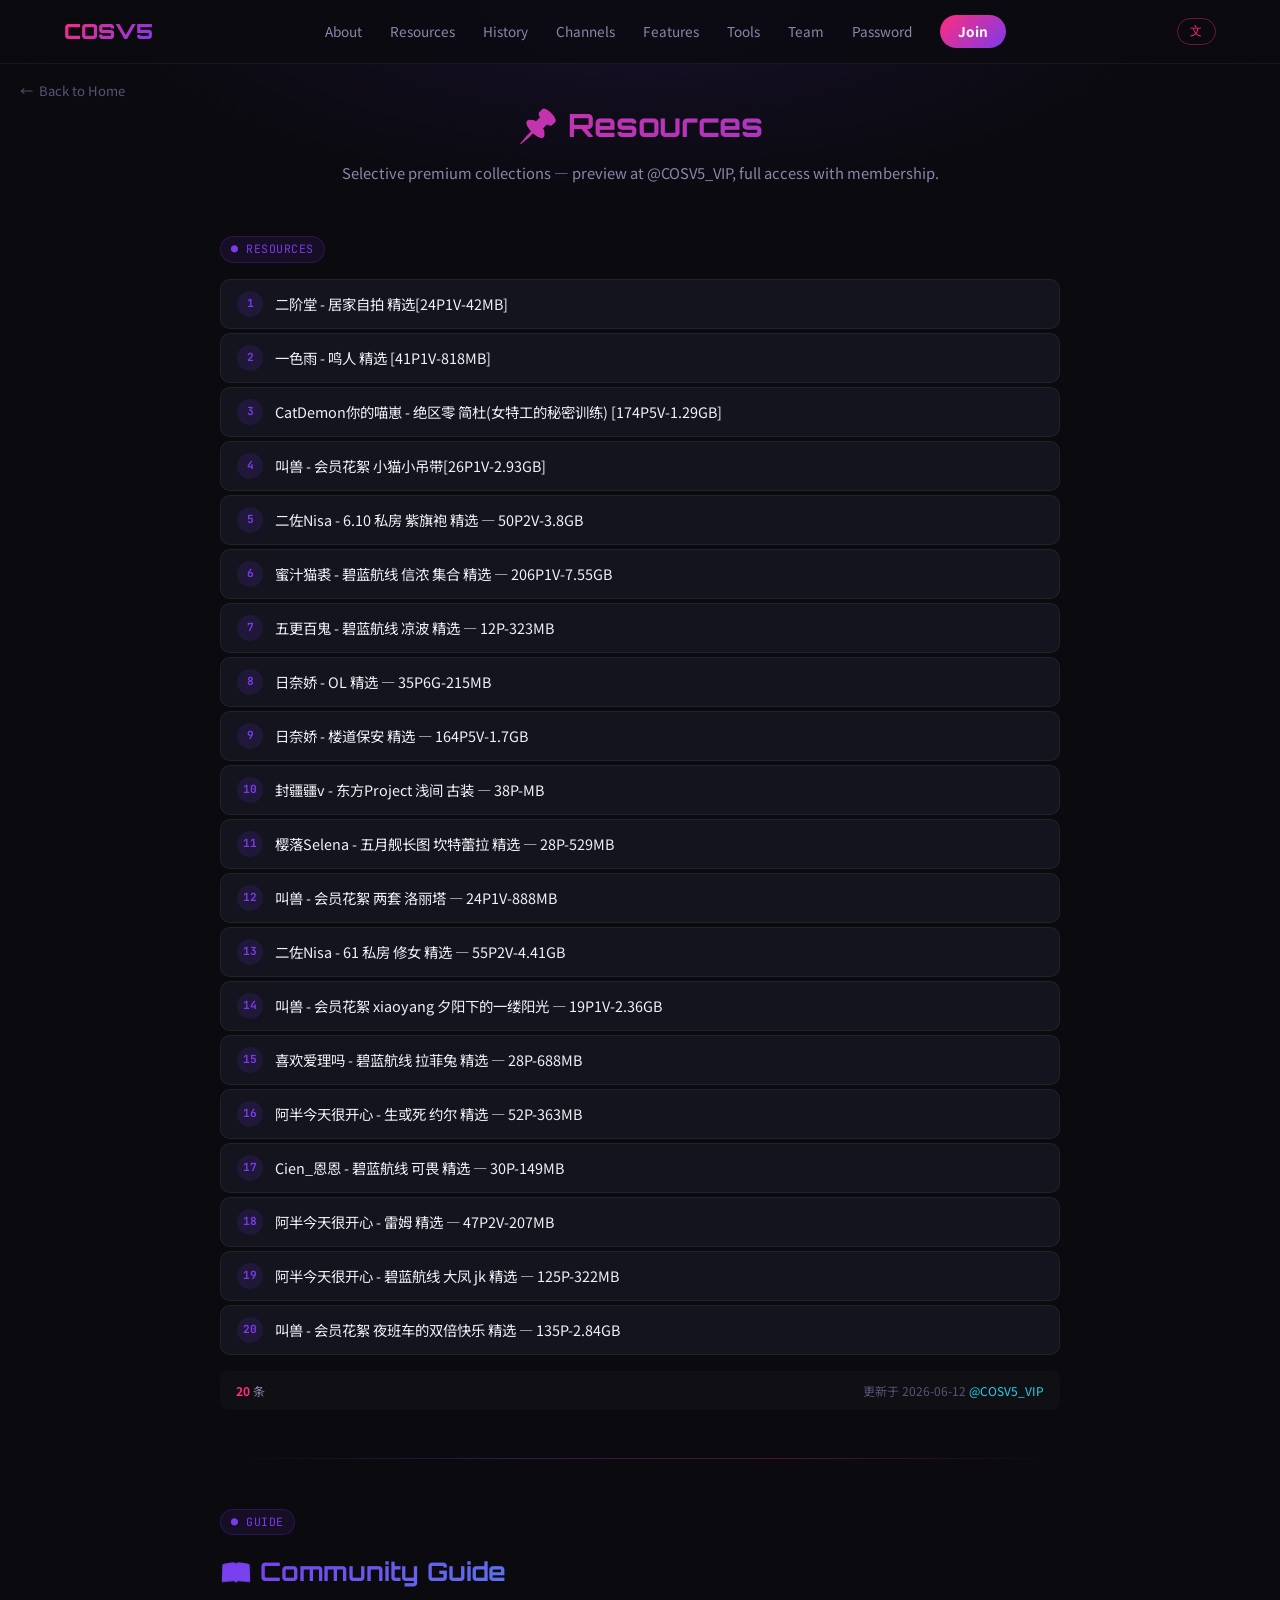
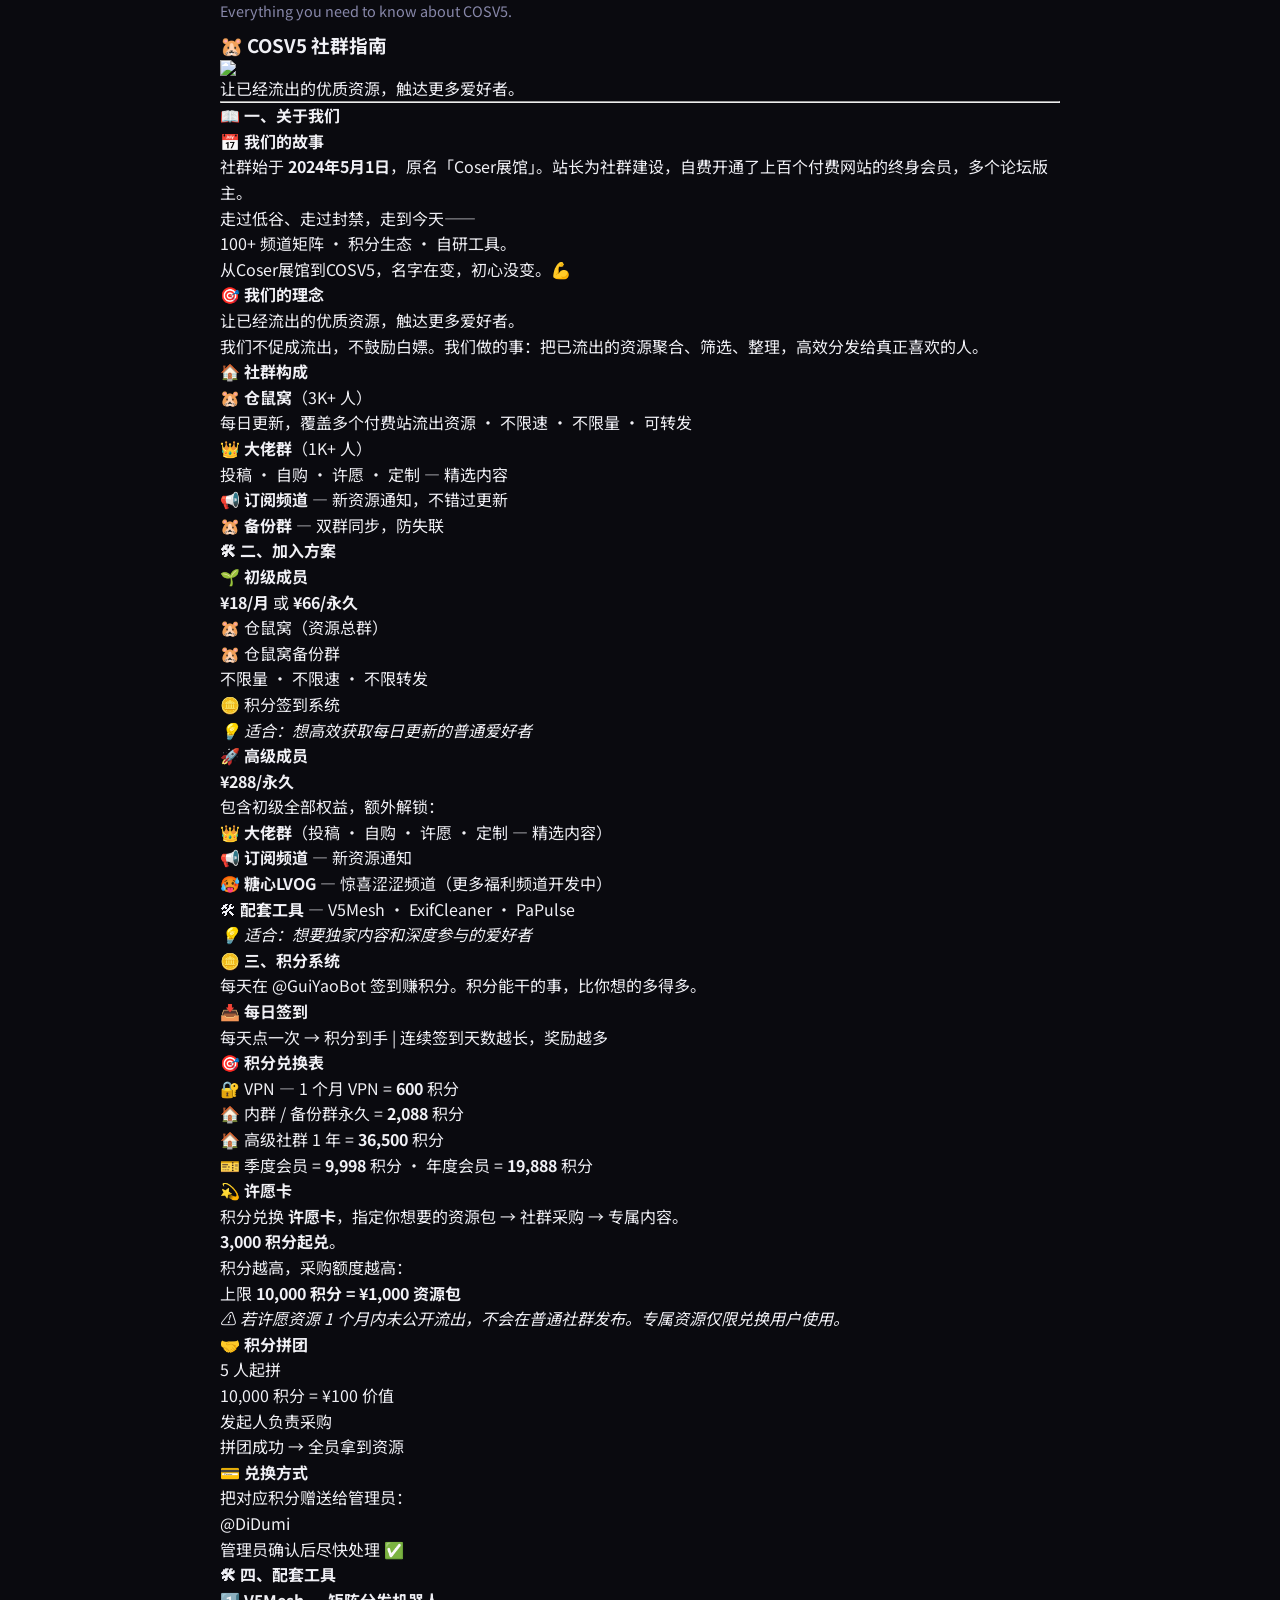
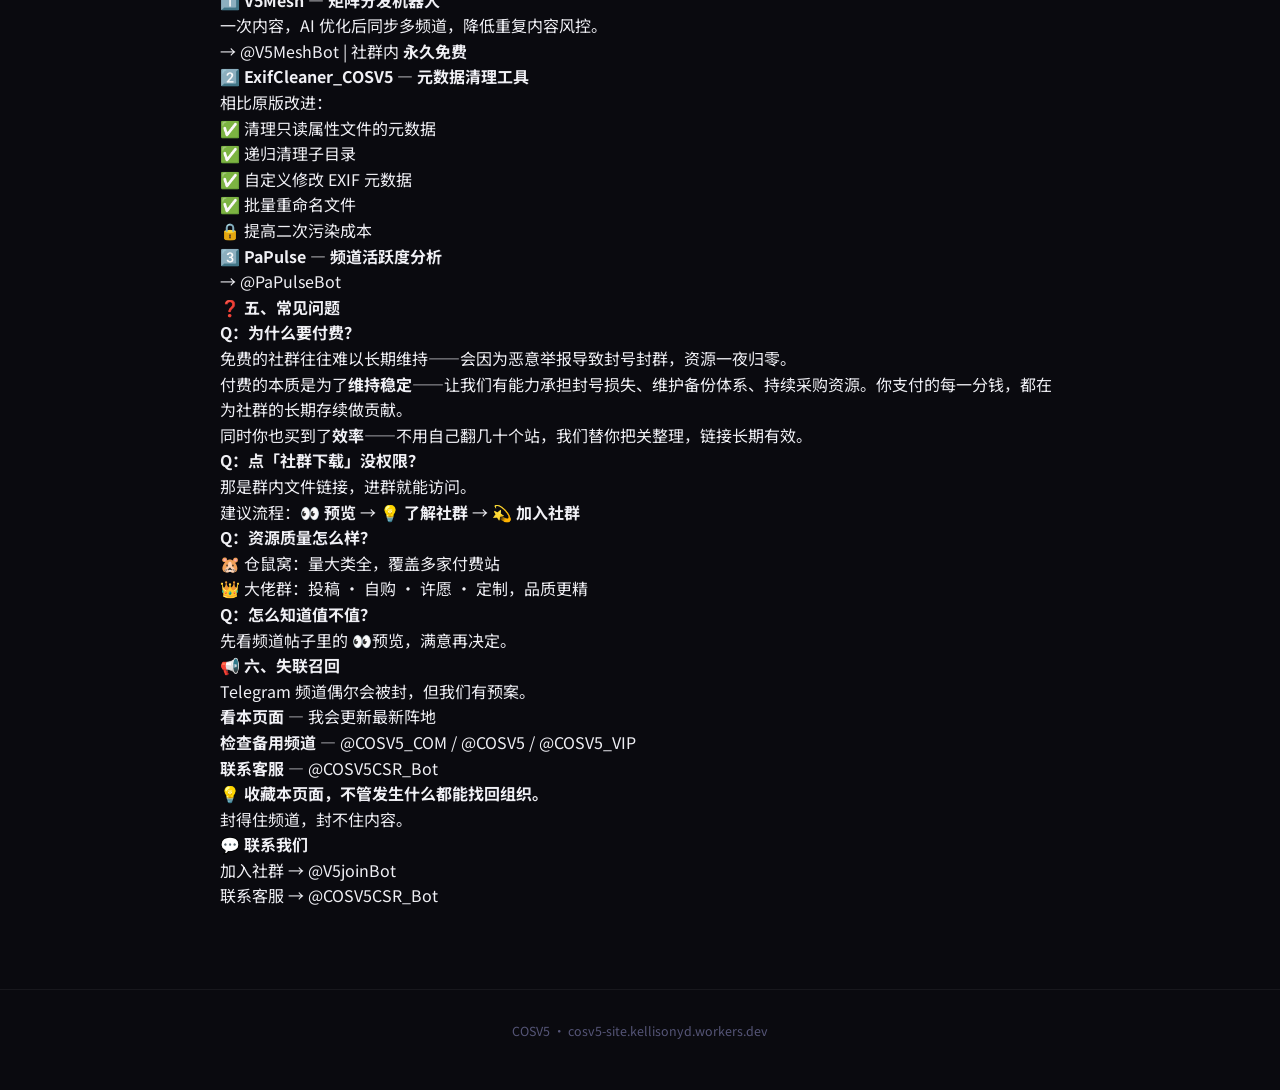
==== commit b5c6c6c6: "feat: bilingual resources page with improved design - Complete redesign of resources.html with cyber" ====
--- a/resources.html
+++ b/resources.html
@@ -3,88 +3,243 @@
 <head>
   <meta charset="UTF-8">
   <meta name="viewport" content="width=device-width, initial-scale=1.0">
-  <title>COSV5 — Resources & Guide</title>
+  <title>COSV5 — Resources</title>
   <meta name="description" content="COSV5 Resource collections and community guide.">
+  <meta property="og:title" content="COSV5 — Resources">
+  <meta property="og:description" content="Premium Cosplay resource collections.">
+  <meta name="theme-color" content="#0a0a0f">
   <link rel="icon" type="image/svg+xml" href="data:image/svg+xml,%3Csvg xmlns='http://www.w3.org/2000/svg' viewBox='0 0 32 32'%3E%3Cdefs%3E%3ClinearGradient id='g' x1='0%25' y1='0%25' x2='100%25' y2='100%25'%3E%3Cstop offset='0%25' stop-color='%23ff2d7b'/%3E%3Cstop offset='100%25' stop-color='%237c3aed'/%3E%3C/linearGradient%3E%3C/defs%3E%3Crect width='32' height='32' rx='6' fill='%230a0a0f'/%3E%3Ctext x='16' y='22' text-anchor='middle' font-family='Orbitron,sans-serif' font-weight='900' font-size='16' fill='url(%23g)'%3EV5%3C/text%3E%3C/svg%3E">
   <link rel="preconnect" href="https://fonts.googleapis.com">
   <link rel="preconnect" href="https://fonts.gstatic.com" crossorigin>
   <link href="https://fonts.googleapis.com/css2?family=Orbitron:wght@400;700;900&family=Noto+Sans+SC:wght@300;400;700&family=JetBrains+Mono:wght@400;700&family=Righteous&display=swap" rel="stylesheet">
   <link rel="stylesheet" href="styles.css">
   <style>
-    /* Resources page specific */
-    .resources-page {
-      padding-top: 80px;
-    }
-    .resources-page .container {
-      max-width: 900px;
-      margin: 0 auto;
-      padding: 0 20px;
-    }
-    .resources-page .back-link {
+    /* ─── Resources Hero ─── */
+    .resources-hero {
+      position: relative;
+      padding: 100px 0 50px;
+      text-align: center;
+      overflow: hidden;
+    }
+    .resources-hero::before {
+      content: '';
+      position: absolute;
+      inset: 0;
+      background: radial-gradient(ellipse at 50% 0%, rgba(124,58,237,0.12) 0%, transparent 60%);
+      pointer-events: none;
+    }
+    .resources-hero .back-link {
+      position: absolute;
+      left: 20px;
+      top: 80px;
       display: inline-flex;
       align-items: center;
       gap: 6px;
       color: var(--text-muted);
       text-decoration: none;
-      font-size: 0.85rem;
-      margin-bottom: 2rem;
+      font-size: 0.82rem;
       transition: color 0.2s;
-    }
-    .resources-page .back-link:hover {
-      color: var(--accent-pink);
-    }
-    .resources-page section {
-      padding: 40px 0;
-    }
-    .resources-page .page-title {
+      z-index: 2;
+    }
+    .resources-hero .back-link:hover {
+      color: var(--accent-pink);
+    }
+    .resources-hero h1 {
       font-family: var(--font-display);
       font-size: 2rem;
       background: var(--accent-gradient);
       -webkit-background-clip: text;
       -webkit-text-fill-color: transparent;
-      margin-bottom: 0.5rem;
-    }
-    .resources-page .page-desc {
-      color: var(--text-secondary);
-      font-size: 0.95rem;
-      margin-bottom: 2rem;
-    }
-    .section-divider {
+      margin-bottom: 0.6rem;
+    }
+    .resources-hero p {
+      color: var(--text-secondary);
+      font-size: 0.92rem;
+      max-width: 600px;
+      margin: 0 auto;
+    }
+
+    /* ─── Section Container ─── */
+    .resources-content {
+      max-width: 880px;
+      margin: 0 auto;
+      padding: 0 20px 80px;
+    }
+    .resources-content .section-badge {
+      display: inline-block;
+      font-family: var(--font-mono);
+      font-size: 0.72rem;
+      color: var(--accent-purple);
+      background: rgba(124,58,237,0.1);
+      border: 1px solid rgba(124,58,237,0.2);
+      padding: 3px 10px;
+      border-radius: 20px;
+      margin-bottom: 1rem;
+      letter-spacing: 0.5px;
+    }
+
+    /* ─── Resource Items ─── */
+    .resource-section {
+      margin-bottom: 3rem;
+    }
+    .resource-items {
+      display: flex;
+      flex-direction: column;
+      gap: 4px;
+    }
+    .resource-item {
+      display: flex;
+      align-items: center;
+      gap: 12px;
+      padding: 11px 16px;
+      background: var(--bg-card);
+      border: var(--border-glow);
+      border-radius: 10px;
+      transition: all 0.2s;
+      cursor: default;
+    }
+    .resource-item:hover {
+      border-color: rgba(124, 58, 237, 0.25);
+      background: #16162a;
+      transform: translateX(4px);
+    }
+    .resource-num {
+      flex-shrink: 0;
+      width: 26px;
+      height: 26px;
+      display: flex;
+      align-items: center;
+      justify-content: center;
+      border-radius: 50%;
+      background: rgba(124, 58, 237, 0.12);
+      color: var(--accent-purple);
+      font-size: 0.7rem;
+      font-weight: 700;
+      font-family: var(--font-mono);
+      transition: all 0.2s;
+    }
+    .resource-item:hover .resource-num {
+      background: rgba(255, 45, 123, 0.15);
+      color: var(--accent-pink);
+    }
+    .resource-link {
+      flex: 1;
+      color: var(--text-primary);
+      text-decoration: none;
+      font-size: 0.9rem;
+      line-height: 1.4;
+      transition: color 0.2s;
+    }
+    .resource-link:hover {
+      color: var(--accent-cyan);
+    }
+    .resource-meta-bar {
+      display: flex;
+      justify-content: space-between;
+      align-items: center;
+      margin-top: 1rem;
+      padding: 10px 16px;
+      background: rgba(255,255,255,0.02);
+      border-radius: 8px;
+      font-size: 0.75rem;
+      color: var(--text-muted);
+    }
+    .resource-meta-bar .count {
+      color: var(--text-secondary);
+    }
+    .resource-meta-bar .count strong {
+      color: var(--accent-pink);
+    }
+    .resource-meta-bar .vip-link {
+      color: var(--accent-cyan);
+      text-decoration: none;
+    }
+    .resource-meta-bar .vip-link:hover {
+      text-decoration: underline;
+    }
+
+    /* ─── Section Divider ─── */
+    .content-divider {
+      position: relative;
       border: none;
-      border-top: 1px solid rgba(255,255,255,0.06);
-      margin: 2rem 0;
-    }
-    .resource-meta {
-      margin-top: 1rem;
+      height: 1px;
+      background: linear-gradient(90deg, transparent, rgba(124,58,237,0.3), rgba(255,45,123,0.3), transparent);
+      margin: 3rem 0;
+    }
+
+    /* ─── Guide ─── */
+    .guide-section .guide-content {
+      margin-top: 1.5rem;
+    }
+    .guide-section .guide-content h3 {
+      color: var(--accent-pink);
+      font-size: 1.2rem;
+      margin: 2rem 0 0.8rem;
+      font-family: var(--font-display);
+    }
+    .guide-section .guide-content h4 {
+      color: var(--accent-purple);
+      font-size: 1rem;
+      margin: 1.5rem 0 0.6rem;
+    }
+    .guide-section .guide-content p {
+      color: var(--text-secondary);
+      line-height: 1.8;
+      margin-bottom: 0.6rem;
+      font-size: 0.9rem;
+    }
+    .guide-section .guide-content blockquote {
+      border-left: 3px solid var(--accent-purple);
+      padding: 10px 16px;
+      margin: 0.8rem 0;
+      background: rgba(124, 58, 237, 0.05);
+      border-radius: 0 var(--radius) var(--radius) 0;
+      font-size: 0.88rem;
+      color: var(--text-secondary);
+      line-height: 1.6;
+    }
+    .guide-section .guide-content ul, 
+    .guide-section .guide-content ol {
+      color: var(--text-secondary);
+      padding-left: 1.4rem;
+      line-height: 1.8;
+      font-size: 0.88rem;
+    }
+    .guide-section .guide-content li {
+      margin-bottom: 0.3rem;
+    }
+    .guide-section .guide-content a {
+      color: var(--accent-cyan);
+      text-decoration: none;
+    }
+    .guide-section .guide-content a:hover {
+      text-decoration: underline;
+    }
+    .guide-section .guide-content hr {
+      border: none;
+      border-top: var(--border-glow);
+      margin: 1.5rem 0;
+    }
+    .guide-section .guide-content img {
+      max-width: 100%;
+      border-radius: 12px;
+      margin: 1rem 0;
+    }
+
+    /* ─── Footer ─── */
+    .resources-footer {
       text-align: center;
+      padding: 2rem 20px 3rem;
+      border-top: var(--border-glow);
+      color: var(--text-muted);
       font-size: 0.78rem;
+    }
+    .resources-footer a {
       color: var(--text-muted);
-    }
-
-    /* Guide sub-nav */
-    .guide-toc {
-      position: sticky;
-      top: 80px;
-      margin-bottom: 2rem;
-    }
-    .guide-toc a {
-      display: block;
-      color: var(--text-secondary);
-      text-decoration: none;
-      padding: 6px 0;
-      font-size: 0.88rem;
-      transition: color 0.2s;
-    }
-    .guide-toc a:hover {
-      color: var(--accent-pink);
-    }
-    @media (max-width: 768px) {
-      .resources-page {
-        padding-top: 60px;
-      }
-      .resources-page section {
-        padding: 24px 0;
-      }
+      text-decoration: none;
+    }
+    .resources-footer a:hover {
+      color: var(--accent-pink);
     }
   </style>
 </head>
@@ -94,15 +249,15 @@
     <div class="nav-inner">
       <span class="nav-logo">COSV5</span>
       <div class="nav-links">
-        <a href="#about" data-i18n="nav.about">About</a>
-        <a href="#resources" data-i18n="nav.resources">Resources</a>
-        <a href="#timeline" data-i18n="nav.timeline">History</a>
-        <a href="#channels" data-i18n="nav.channels">Channels</a>
-        <a href="#features" data-i18n="nav.features">Features</a>
-        <a href="#tools" data-i18n="nav.tools">Tools</a>
-        <a href="#team" data-i18n="nav.team">Team</a>
-        <a href="#password" data-i18n="nav.password">Password</a>
-        <a href="#join" class="nav-cta" data-i18n="nav.join">Join</a>
+        <a href="/" data-i18n="nav.about">About</a>
+        <a href="/resources" data-i18n="nav.resources">Resources</a>
+        <a href="/#timeline" data-i18n="nav.timeline">History</a>
+        <a href="/#channels" data-i18n="nav.channels">Channels</a>
+        <a href="/#features" data-i18n="nav.features">Features</a>
+        <a href="/#tools" data-i18n="nav.tools">Tools</a>
+        <a href="/#team" data-i18n="nav.team">Team</a>
+        <a href="/#password" data-i18n="nav.password">Password</a>
+        <a href="/#join" class="nav-cta" data-i18n="nav.join">Join</a>
       </div>
       <div class="nav-right">
         <button class="lang-toggle lang-en" id="langToggle" aria-label="Switch language">文</button>
@@ -113,85 +268,116 @@
     </div>
   </nav>
 
-  <div class="resources-page">
-    <div class="container">
-      <a href="/" class="back-link">← Back to Home</a>
-
-      <!-- ─── RESOURCES ─── -->
-      <section id="resources">
-        <h1 class="page-title">📌 Resources</h1>
-        <p class="page-desc">Selective collections — preview at @COSV5_VIP, full access with membership.</p>
-        <div id="resourceList">
-          <div class="loading">📡 Loading...</div>
-        </div>
-      </section>
-
-      <hr class="section-divider">
-
-      <!-- ─── GUIDE ─── -->
-      <section id="guide">
-        <h1 class="page-title">📖 Community Guide</h1>
-        <p class="page-desc">Everything you need to know about COSV5.</p>
-        <div id="guideContent">
-          <div class="loading">📡 Loading...</div>
-        </div>
-      </section>
+  <!-- ─── HERO ─── -->
+  <section class="resources-hero">
+    <a href="/" class="back-link"><span>←</span> <span data-i18n="resources.back">Back to Home</span></a>
+    <h1 data-i18n="resources.title">📌 Resources</h1>
+    <p data-i18n="resources.desc">Selective premium collections — preview at @COSV5_VIP, full access with membership.</p>
+  </section>
+
+  <!-- ─── CONTENT ─── -->
+  <div class="resources-content">
+
+    <!-- Resources -->
+    <div class="resource-section">
+      <div class="section-badge">● RESOURCES</div>
+      <div id="resourceList">
+        <div class="loading" data-i18n="resources.loading">📡 Loading...</div>
+      </div>
+    </div>
+
+    <hr class="content-divider">
+
+    <!-- Guide -->
+    <div class="guide-section">
+      <div class="section-badge">● GUIDE</div>
+      <h2 style="font-family:var(--font-display);font-size:1.6rem;background:var(--accent-gradient-2);-webkit-background-clip:text;-webkit-text-fill-color:transparent;margin-bottom:0.4rem" data-i18n="resources.guide_title">📖 Community Guide</h2>
+      <p style="color:var(--text-secondary);font-size:0.9rem;margin-bottom:0.5rem" data-i18n="resources.guide_desc">Everything you need to know about COSV5.</p>
+      <div id="guideContent">
+        <div class="loading" data-i18n="resources.loading">📡 Loading...</div>
+      </div>
     </div>
   </div>
 
+  <!-- ─── FOOTER ─── -->
+  <footer class="resources-footer">
+    <p>COSV5 · <a href="/">cosv5-site.kellisonyd.workers.dev</a></p>
+  </footer>
+
+  <script src="i18n.js"></script>
   <script>
     var RESOURCE_DATA = {"updated": "2026-06-12", "recent": [{"title": "二阶堂 - 居家自拍 精选[24P1V-42MB]", "link": "https://t.me/COSV5_VIP/1487", "added": "2026-06-12"}, {"title": "一色雨 - 鸣人 精选 [41P1V-818MB]", "link": "https://t.me/COSV5_VIP/1496", "added": "2026-06-12"}, {"title": "CatDemon你的喵崽 - 绝区零 简杜(女特工的秘密训练) [174P5V-1.29GB]", "link": "https://t.me/COSV5_VIP/1473", "added": "2026-06-11"}, {"title": "叫兽 - 会员花絮 小猫小吊带[26P1V-2.93GB]", "link": "https://t.me/COSV5_VIP/1482", "added": "2026-06-11"}, {"title": "二佐Nisa - 6.10 私房 紫旗袍 精选 — 50P2V-3.8GB", "link": "https://t.me/COSV5_VIP/1464", "added": "2026-06-10"}, {"title": "蜜汁猫裘 - 碧蓝航线 信浓 集合 精选 — 206P1V-7.55GB", "link": "https://t.me/COSV5_VIP/1455", "added": "2026-06-10"}, {"title": "五更百鬼 - 碧蓝航线 凉波 精选 — 12P-323MB", "link": "https://t.me/COSV5_VIP/1442", "added": "2026-06-09"}, {"title": "日奈娇 - OL 精选 — 35P6G-215MB", "link": "https://t.me/COSV5_VIP/1435", "added": "2026-06-09"}, {"title": "日奈娇 - 楼道保安 精选 — 164P5V-1.7GB", "link": "https://t.me/COSV5_VIP/1426", "added": "2026-06-09"}, {"title": "封疆疆v - 东方Project 浅间 古装 — 38P-MB", "link": "https://t.me/COSV5_VIP/1417", "added": "2026-06-08"}, {"title": "樱落Selena - 五月舰长图 坎特蕾拉 精选 — 28P-529MB", "link": "https://t.me/COSV5_VIP/1408", "added": "2026-06-08"}, {"title": "叫兽 - 会员花絮 两套 洛丽塔 — 24P1V-888MB", "link": "https://t.me/COSV5_VIP/1401", "added": "2026-06-07"}, {"title": "二佐Nisa - 61 私房 修女 精选 — 55P2V-4.41GB", "link": "https://t.me/COSV5_VIP/1396", "added": "2026-06-07"}, {"title": "叫兽 - 会员花絮 xiaoyang 夕阳下的一缕阳光 — 19P1V-2.36GB", "link": "https://t.me/COSV5_VIP/1392", "added": "2026-06-06"}, {"title": "喜欢爱理吗 - 碧蓝航线 拉菲兔 精选 — 28P-688MB", "link": "https://t.me/COSV5_VIP/1383", "added": "2026-06-06"}, {"title": "阿半今天很开心 - 生或死 约尔 精选 — 52P-363MB", "link": "https://t.me/COSV5_VIP/1374", "added": "2026-06-05"}, {"title": "Cien_恩恩 - 碧蓝航线 可畏 精选 — 30P-149MB", "link": "https://t.me/COSV5_VIP/1356", "added": "2026-06-05"}, {"title": "阿半今天很开心 - 雷姆 精选 — 47P2V-207MB", "link": "https://t.me/COSV5_VIP/1351", "added": "2026-06-04"}, {"title": "阿半今天很开心 - 碧蓝航线 大凤 jk 精选 — 125P-322MB", "link": "https://t.me/COSV5_VIP/1343", "added": "2026-06-04"}, {"title": "叫兽 - 会员花絮 夜班车的双倍快乐 精选 — 135P-2.84GB", "link": "https://t.me/COSV5_VIP/1330", "added": "2026-06-04"}]};
-    var GUIDE_DATA = {"updated": "2026-06-12", "zh": {"sections": [{"type": "heading", "text": "🐹 COSV5 社群指南", "level": 3}, {"type": "image", "src": "https://iili.io/CqjIfI9.gif"}, {"type": "text", "text": "让已经流出的优质资源，触达更多爱好者。"}, {"type": "hr"}, {"type": "heading", "text": "📖 一、关于我们", "level": 4}, {"type": "heading", "text": "📅 我们的故事", "level": 4}, {"type": "text", "text": "社群始于 <strong>2024年5月1日</strong>，原名「Coser展馆」。站长为社群建设，自费开通了上百个付费网站的终身会员，多个论坛版主。"}, {"type": "text", "text": "走过低谷、走过封禁，走到今天——<br>100+ 频道矩阵 · 积分生态 · 自研工具。"}, {"type": "text", "text": "从Coser展馆到COSV5，名字在变，初心没变。💪"}, {"type": "heading", "text": "🎯 我们的理念", "level": 4}, {"type": "text", "text": "让已经流出的优质资源，触达更多爱好者。"}, {"type": "text", "text": "我们不促成流出，不鼓励白嫖。我们做的事：把已流出的资源聚合、筛选、整理，高效分发给真正喜欢的人。"}, {"type": "heading", "text": "🏠 社群构成", "level": 4}, {"type": "blockquote", "text": "🐹 <strong>仓鼠窝</strong>（3K+ 人）<br>每日更新，覆盖多个付费站流出资源 · 不限速 · 不限量 · 可转发"}, {"type": "blockquote", "text": "👑 <strong>大佬群</strong>（1K+ 人）<br>投稿 · 自购 · 许愿 · 定制 — 精选内容"}, {"type": "blockquote", "text": "📢 <strong>订阅频道</strong> — 新资源通知，不错过更新"}, {"type": "blockquote", "text": "🐹 <strong>备份群</strong> — 双群同步，防失联"}, {"type": "heading", "text": "🛠 二、加入方案", "level": 4}, {"type": "heading", "text": "🌱 初级成员", "level": 4}, {"type": "text", "text": "<strong>¥18/月</strong> 或 <strong>¥66/永久</strong>"}, {"type": "list", "items": ["🐹 仓鼠窝（资源总群）", "🐹 仓鼠窝备份群", "不限量 · 不限速 · 不限转发", "🪙 积分签到系统"]}, {"type": "text", "text": "<em>💡 适合：想高效获取每日更新的普通爱好者</em>"}, {"type": "heading", "text": "🚀 高级成员", "level": 4}, {"type": "text", "text": "<strong>¥288/永久</strong>"}, {"type": "text", "text": "包含初级全部权益，额外解锁："}, {"type": "list", "items": ["👑 <strong>大佬群</strong>（投稿 · 自购 · 许愿 · 定制 — 精选内容）", "📢 <strong>订阅频道</strong> — 新资源通知", "🥵 <strong>糖心LVOG</strong> — 惊喜涩涩频道（更多福利频道开发中）", "🛠 <strong>配套工具</strong> — V5Mesh · ExifCleaner · PaPulse"]}, {"type": "text", "text": "<em>💡 适合：想要独家内容和深度参与的爱好者</em>"}, {"type": "heading", "text": "🪙 三、积分系统", "level": 4}, {"type": "text", "text": "每天在 <a href=\"https://t.me/GuiYaoBot\" target=\"_blank\">@GuiYaoBot</a> 签到赚积分。积分能做的事，比你想的多得多。"}, {"type": "heading", "text": "📥 每日签到", "level": 4}, {"type": "text", "text": "每天点一次 → 积分到手 | 连续签到天数越长，奖励越多"}, {"type": "heading", "text": "🎯 积分兑换表", "level": 4}, {"type": "blockquote", "text": "🔐 VPN — 1 个月 VPN = <strong>600</strong> 积分"}, {"type": "blockquote", "text": "🏠 内群 / 备份群永久 = <strong>2,088</strong> 积分"}, {"type": "blockquote", "text": "🏠 高级社群 1 年 = <strong>36,500</strong> 积分"}, {"type": "blockquote", "text": "🎫 季度会员 = <strong>9,998</strong> 积分 · 年度会员 = <strong>19,888</strong> 积分"}, {"type": "heading", "text": "💫 许愿卡", "level": 4}, {"type": "text", "text": "积分兑换 <strong>许愿卡</strong>，指定你想要的资源包 → 社群采购 → 专属内容。"}, {"type": "text", "text": "<strong>3,000 积分起兑</strong>。<br>积分越高，采购额度越高：<br>上限 <strong>10,000 积分 = ¥1,000 资源包</strong>"}, {"type": "text", "text": "<em>⚠️ 若许愿资源 1 个月内未公开流出，不会在普通社群发布。专属资源仅限兑换用户使用。</em>"}, {"type": "heading", "text": "🤝 积分拼团", "level": 4}, {"type": "list", "items": ["5 人起拼", "10,000 积分 = ¥100 价值", "发起人负责采购", "拼团成功 → 全员拿到资源"]}, {"type": "heading", "text": "💳 兑换方式", "level": 4}, {"type": "text", "text": "把对应积分赠送给管理员：<br><a href=\"https://t.me/DiDumi\" target=\"_blank\">@DiDumi</a><br>管理员确认后尽快处理 ✅"}, {"type": "heading", "text": "🛠 四、配套工具", "level": 4}, {"type": "text", "text": "<strong>1️⃣ V5Mesh — 矩阵分发机器人</strong><br>一次内容，AI 优化后同步多频道，降低重复内容风控。<br>→ <a href=\"https://t.me/V5MeshBot\" target=\"_blank\">@V5MeshBot</a> | 社群内 <strong>永久免费</strong>"}, {"type": "text", "text": "<strong>2️⃣ ExifCleaner_COSV5 — 元数据清理工具</strong><br>相比原版改进：<br>✅ 清理只读属性文件的元数据<br>✅ 递归清理子目录<br>✅ 自定义修改 EXIF 元数据<br>✅ 批量重命名文件<br>🔒 提高二次污染成本"}, {"type": "text", "text": "<strong>3️⃣ PaPulse — 频道活跃度分析</strong><br>→ <a href=\"https://t.me/PaPulseBot\" target=\"_blank\">@PaPulseBot</a>"}, {"type": "heading", "text": "❓ 五、常见问题", "level": 4}, {"type": "text", "text": "<strong>Q：为什么要付费？</strong><br>免费的社群往往难以长期维持——会因为恶意举报导致封号封群，资源一夜归零。<br>付费的本质是为了<strong>维持稳定</strong>——让我们有能力承担封号损失、维护备份体系、持续采购资源。你支付的每一分钱，都在为社群的长期存续做贡献。<br>同时你也买到了<strong>效率</strong>——不用自己翻几十个站，我们替你把关整理，链接长期有效。"}, {"type": "text", "text": "<strong>Q：点「社群下载」没权限？</strong><br>那是群内文件链接，进群就能访问。<br>建议流程：👀 <strong>预览</strong> → 💡 <strong>了解社群</strong> → 💫 <strong>加入社群</strong>"}, {"type": "text", "text": "<strong>Q：资源质量怎么样？</strong><br>🐹 仓鼠窝：量大类全，覆盖多家付费站<br>👑 大佬群：投稿 · 自购 · 许愿 · 定制，品质更精"}, {"type": "text", "text": "<strong>Q：怎么知道值不值？</strong><br>先看频道帖子里的 👀预览，满意再决定。"}, {"type": "heading", "text": "📢 六、失联召回", "level": 4}, {"type": "text", "text": "Telegram 频道偶尔会被封，但我们有预案。"}, {"type": "list", "items": ["<strong>看本页面</strong> — 我会更新最新阵地", "<strong>检查备用频道</strong> — <a href=\"https://t.me/COSV5_COM\" target=\"_blank\">@COSV5_COM</a> / <a href=\"https://t.me/COSV5\" target=\"_blank\">@COSV5</a> / <a href=\"https://t.me/COSV5_VIP\" target=\"_blank\">@COSV5_VIP</a>", "<strong>联系客服</strong> — <a href=\"https://t.me/COSV5CSR_Bot\" target=\"_blank\">@COSV5CSR_Bot</a>"]}, {"type": "text", "text": "<strong>💡 收藏本页面，不管发生什么都能找回组织。</strong><br>封得住频道，封不住内容。"}, {"type": "heading", "text": "💬 联系我们", "level": 4}, {"type": "text", "text": "加入社群 → <a href=\"https://t.me/V5joinBot\" target=\"_blank\">@V5joinBot</a><br>联系客服 → <a href=\"https://t.me/COSV5CSR_Bot\" target=\"_blank\">@COSV5CSR_Bot</a>"}]}};
+    var GUIDE_DATA = {"updated": "2026-06-12", "zh": {"sections": [{"type": "heading", "text": "\uD83D\uDC39 COSV5 \u793E\u7FA4\u6307\u5357", "level": 3}, {"type": "image", "src": "https://iili.io/CqjIfI9.gif"}, {"type": "text", "text": "\u8BA9\u5DF2\u7ECF\u6D41\u51FA\u7684\u4F18\u8D28\u8D44\u6E90\uFF0C\u89E6\u8FBE\u66F4\u591A\u7231\u597D\u8005\u3002"}, {"type": "hr"}, {"type": "heading", "text": "\uD83D\uDCD6 \u4E00\u3001\u5173\u4E8E\u6211\u4EEC", "level": 4}, {"type": "heading", "text": "\uD83D\uDCC5 \u6211\u4EEC\u7684\u6545\u4E8B", "level": 4}, {"type": "text", "text": "\u793E\u7FA4\u59CB\u4E8E <strong>2024\u5E745\u67081\u65E5</strong>\uFF0C\u539F\u540D\u300CCoser\u5C55\u9986\u300D\u3002\u7AD9\u957F\u4E3A\u793E\u7FA4\u5EFA\u8BBE\uFF0C\u81EA\u8D39\u5F00\u901A\u4E86\u4E0A\u767E\u4E2A\u4ED8\u8D39\u7F51\u7AD9\u7684\u7EC8\u8EAB\u4F1A\u5458\uFF0C\u591A\u4E2A\u8BBA\u575B\u7248\u4E3B\u3002"}, {"type": "text", "text": "\u8D70\u8FC7\u4F4E\u8C37\u3001\u8D70\u8FC7\u5C01\u7981\uFF0C\u8D70\u5230\u4ECA\u5929\u2014\u2014<br>100+ \u9891\u9053\u77E9\u9635 \u00B7 \u79EF\u5206\u751F\u6001 \u00B7 \u81EA\u7814\u5DE5\u5177\u3002"}, {"type": "text", "text": "\u4ECECoser\u5C55\u9986\u5230COSV5\uFF0C\u540D\u5B57\u5728\u53D8\uFF0C\u521D\u5FC3\u6CA1\u53D8\u3002\uD83D\uDCAA"}, {"type": "heading", "text": "\uD83C\uDFAF \u6211\u4EEC\u7684\u7406\u5FF5", "level": 4}, {"type": "text", "text": "\u8BA9\u5DF2\u7ECF\u6D41\u51FA\u7684\u4F18\u8D28\u8D44\u6E90\uFF0C\u89E6\u8FBE\u66F4\u591A\u7231\u597D\u8005\u3002"}, {"type": "text", "text": "\u6211\u4EEC\u4E0D\u4FC3\u6210\u6D41\u51FA\uFF0C\u4E0D\u9F13\u52B1\u767D\u5AD6\u3002\u6211\u4EEC\u505A\u7684\u4E8B\uFF1A\u628A\u5DF2\u6D41\u51FA\u7684\u8D44\u6E90\u805A\u5408\u3001\u7B5B\u9009\u3001\u6574\u7406\uFF0C\u9AD8\u6548\u5206\u53D1\u7ED9\u771F\u6B63\u559C\u6B22\u7684\u4EBA\u3002"}, {"type": "heading", "text": "\uD83C\uDFE0 \u793E\u7FA4\u6784\u6210", "level": 4}, {"type": "blockquote", "text": "\uD83D\uDC39 <strong>\u4ED3\u9F20\u7A9D</strong>\uFF083K+ \u4EBA\uFF09<br>\u6BCF\u65E5\u66F4\u65B0\uFF0C\u8986\u76D6\u591A\u4E2A\u4ED8\u8D39\u7AD9\u6D41\u51FA\u8D44\u6E90 \u00B7 \u4E0D\u9650\u901F \u00B7 \u4E0D\u9650\u91CF \u00B7 \u53EF\u8F6C\u53D1"}, {"type": "blockquote", "text": "\uD83D\uDC51 <strong>\u5927\u4F6C\u7FA4</strong>\uFF081K+ \u4EBA\uFF09<br>\u6295\u7A3F \u00B7 \u81EA\u8D2D \u00B7 \u8BB8\u613F \u00B7 \u5B9A\u5236 \u2014 \u7CBE\u9009\u5185\u5BB9"}, {"type": "blockquote", "text": "\uD83D\uDCE2 <strong>\u8BA2\u9605\u9891\u9053</strong> \u2014 \u65B0\u8D44\u6E90\u901A\u77E5\uFF0C\u4E0D\u9519\u8FC7\u66F4\u65B0"}, {"type": "blockquote", "text": "\uD83D\uDC39 <strong>\u5907\u4EFD\u7FA4</strong> \u2014 \u53CC\u7FA4\u540C\u6B65\uFF0C\u9632\u5931\u8054"}, {"type": "heading", "text": "\uD83D\uDEE0 \u4E8C\u3001\u52A0\u5165\u65B9\u6848", "level": 4}, {"type": "heading", "text": "\uD83C\uDF31 \u521D\u7EA7\u6210\u5458", "level": 4}, {"type": "text", "text": "<strong>\u00A518/\u6708</strong> \u6216 <strong>\u00A566/\u6C38\u4E45</strong>"}, {"type": "list", "items": ["\uD83D\uDC39 \u4ED3\u9F20\u7A9D\uFF08\u8D44\u6E90\u603B\u7FA4\uFF09", "\uD83D\uDC39 \u4ED3\u9F20\u7A9D\u5907\u4EFD\u7FA4", "\u4E0D\u9650\u91CF \u00B7 \u4E0D\u9650\u901F \u00B7 \u4E0D\u9650\u8F6C\u53D1", "\uD83E\uDE99 \u79EF\u5206\u7B7E\u5230\u7CFB\u7EDF"]}, {"type": "text", "text": "<em>\uD83D\uDCA1 \u9002\u5408\uFF1A\u60F3\u9AD8\u6548\u83B7\u53D6\u6BCF\u65E5\u66F4\u65B0\u7684\u666E\u901A\u7231\u597D\u8005</em>"}, {"type": "heading", "text": "\uD83D\uDE80 \u9AD8\u7EA7\u6210\u5458", "level": 4}, {"type": "text", "text": "<strong>\u00A5288/\u6C38\u4E45</strong>"}, {"type": "text", "text": "\u5305\u542B\u521D\u7EA7\u5168\u90E8\u6743\u76CA\uFF0C\u989D\u5916\u89E3\u9501\uFF1A"}, {"type": "list", "items": ["\uD83D\uDC51 <strong>\u5927\u4F6C\u7FA4</strong>\uFF08\u6295\u7A3F \u00B7 \u81EA\u8D2D \u00B7 \u8BB8\u613F \u00B7 \u5B9A\u5236 \u2014 \u7CBE\u9009\u5185\u5BB9\uFF09", "\uD83D\uDCE2 <strong>\u8BA2\u9605\u9891\u9053</strong> \u2014 \u65B0\u8D44\u6E90\u901A\u77E5", "\uD83E\uDD75 <strong>\u7CD6\u5FC3LVOG</strong> \u2014 \u60CA\u559C\u6DA9\u6DA9\u9891\u9053\uFF08\u66F4\u591A\u798F\u5229\u9891\u9053\u5F00\u53D1\u4E2D\uFF09", "\uD83D\uDEE0 <strong>\u914D\u5957\u5DE5\u5177</strong> \u2014 V5Mesh \u00B7 ExifCleaner \u00B7 PaPulse"]}, {"type": "text", "text": "<em>\uD83D\uDCA1 \u9002\u5408\uFF1A\u60F3\u8981\u72EC\u5BB6\u5185\u5BB9\u548C\u6DF1\u5EA6\u53C2\u4E0E\u7684\u7231\u597D\u8005</em>"}, {"type": "heading", "text": "\uD83E\uDE99 \u4E09\u3001\u79EF\u5206\u7CFB\u7EDF", "level": 4}, {"type": "text", "text": "\u6BCF\u5929\u5728 <a href=\"https://t.me/GuiYaoBot\" target=\"_blank\">@GuiYaoBot</a> \u7B7E\u5230\u8D5A\u79EF\u5206\u3002\u79EF\u5206\u80FD\u5E72\u7684\u4E8B\uFF0C\u6BD4\u4F60\u60F3\u7684\u591A\u5F97\u591A\u3002"}, {"type": "heading", "text": "\uD83D\uDCE5 \u6BCF\u65E5\u7B7E\u5230", "level": 4}, {"type": "text", "text": "\u6BCF\u5929\u70B9\u4E00\u6B21 \u2192 \u79EF\u5206\u5230\u624B | \u8FDE\u7EED\u7B7E\u5230\u5929\u6570\u8D8A\u957F\uFF0C\u5956\u52B1\u8D8A\u591A"}, {"type": "heading", "text": "\uD83C\uDFAF \u79EF\u5206\u5151\u6362\u8868", "level": 4}, {"type": "blockquote", "text": "\uD83D\uDD10 VPN \u2014 1 \u4E2A\u6708 VPN = <strong>600</strong> \u79EF\u5206"}, {"type": "blockquote", "text": "\uD83C\uDFE0 \u5185\u7FA4 / \u5907\u4EFD\u7FA4\u6C38\u4E45 = <strong>2,088</strong> \u79EF\u5206"}, {"type": "blockquote", "text": "\uD83C\uDFE0 \u9AD8\u7EA7\u793E\u7FA4 1 \u5E74 = <strong>36,500</strong> \u79EF\u5206"}, {"type": "blockquote", "text": "\uD83C\uDFAB \u5B63\u5EA6\u4F1A\u5458 = <strong>9,998</strong> \u79EF\u5206 \u00B7 \u5E74\u5EA6\u4F1A\u5458 = <strong>19,888</strong> \u79EF\u5206"}, {"type": "heading", "text": "\uD83D\uDCAB \u8BB8\u613F\u5361", "level": 4}, {"type": "text", "text": "\u79EF\u5206\u5151\u6362 <strong>\u8BB8\u613F\u5361</strong>\uFF0C\u6307\u5B9A\u4F60\u60F3\u8981\u7684\u8D44\u6E90\u5305 \u2192 \u793E\u7FA4\u91C7\u8D2D \u2192 \u4E13\u5C5E\u5185\u5BB9\u3002"}, {"type": "text", "text": "<strong>3,000 \u79EF\u5206\u8D77\u5151</strong>\u3002<br>\u79EF\u5206\u8D8A\u9AD8\uFF0C\u91C7\u8D2D\u989D\u5EA6\u8D8A\u9AD8\uFF1A<br>\u4E0A\u9650 <strong>10,000 \u79EF\u5206 = \u00A51,000 \u8D44\u6E90\u5305</strong>"}, {"type": "text", "text": "<em>\u26A0\uFE0F \u82E5\u8BB8\u613F\u8D44\u6E90 1 \u4E2A\u6708\u5185\u672A\u516C\u5F00\u6D41\u51FA\uFF0C\u4E0D\u4F1A\u5728\u666E\u901A\u793E\u7FA4\u53D1\u5E03\u3002\u4E13\u5C5E\u8D44\u6E90\u4EC5\u9650\u5151\u6362\u7528\u6237\u4F7F\u7528\u3002</em>"}, {"type": "heading", "text": "\uD83E\uDD1D \u79EF\u5206\u62FC\u56E2", "level": 4}, {"type": "list", "items": ["5 \u4EBA\u8D77\u62FC", "10,000 \u79EF\u5206 = \u00A5100 \u4EF7\u503C", "\u53D1\u8D77\u4EBA\u8D1F\u8D23\u91C7\u8D2D", "\u62FC\u56E2\u6210\u529F \u2192 \u5168\u5458\u62FF\u5230\u8D44\u6E90"]}, {"type": "heading", "text": "\uD83D\uDCB3 \u5151\u6362\u65B9\u5F0F", "level": 4}, {"type": "text", "text": "\u628A\u5BF9\u5E94\u79EF\u5206\u8D60\u9001\u7ED9\u7BA1\u7406\u5458\uFF1A<br><a href=\"https://t.me/DiDumi\" target=\"_blank\">@DiDumi</a><br>\u7BA1\u7406\u5458\u786E\u8BA4\u540E\u5C3D\u5FEB\u5904\u7406 \u2705"}, {"type": "heading", "text": "\uD83D\uDEE0 \u56DB\u3001\u914D\u5957\u5DE5\u5177", "level": 4}, {"type": "text", "text": "<strong>1\uFE0F\u20E3 V5Mesh \u2014 \u77E9\u9635\u5206\u53D1\u673A\u5668\u4EBA</strong><br>\u4E00\u6B21\u5185\u5BB9\uFF0CAI \u4F18\u5316\u540E\u540C\u6B65\u591A\u9891\u9053\uFF0C\u964D\u4F4E\u91CD\u590D\u5185\u5BB9\u98CE\u63A7\u3002<br>\u2192 <a href=\"https://t.me/V5MeshBot\" target=\"_blank\">@V5MeshBot</a> | \u793E\u7FA4\u5185 <strong>\u6C38\u4E45\u514D\u8D39</strong>"}, {"type": "text", "text": "<strong>2\uFE0F\u20E3 ExifCleaner_COSV5 \u2014 \u5143\u6570\u636E\u6E05\u7406\u5DE5\u5177</strong><br>\u76F8\u6BD4\u539F\u7248\u6539\u8FDB\uFF1A<br>\u2705 \u6E05\u7406\u53EA\u8BFB\u5C5E\u6027\u6587\u4EF6\u7684\u5143\u6570\u636E<br>\u2705 \u9012\u5F52\u6E05\u7406\u5B50\u76EE\u5F55<br>\u2705 \u81EA\u5B9A\u4E49\u4FEE\u6539 EXIF \u5143\u6570\u636E<br>\u2705 \u6279\u91CF\u91CD\u547D\u540D\u6587\u4EF6<br>\uD83D\uDD12 \u63D0\u9AD8\u4E8C\u6B21\u6C61\u67D3\u6210\u672C"}, {"type": "text", "text": "<strong>3\uFE0F\u20E3 PaPulse \u2014 \u9891\u9053\u6D3B\u8DC3\u5EA6\u5206\u6790</strong><br>\u2192 <a href=\"https://t.me/PaPulseBot\" target=\"_blank\">@PaPulseBot</a>"}, {"type": "heading", "text": "\u2753 \u4E94\u3001\u5E38\u89C1\u95EE\u9898", "level": 4}, {"type": "text", "text": "<strong>Q\uFF1A\u4E3A\u4EC0\u4E48\u8981\u4ED8\u8D39\uFF1F</strong><br>\u514D\u8D39\u7684\u793E\u7FA4\u5F80\u5F80\u96BE\u4EE5\u957F\u671F\u7EF4\u6301\u2014\u2014\u4F1A\u56E0\u4E3A\u6076\u610F\u4E3E\u62A5\u5BFC\u81F4\u5C01\u53F7\u5C01\u7FA4\uFF0C\u8D44\u6E90\u4E00\u591C\u5F52\u96F6\u3002<br>\u4ED8\u8D39\u7684\u672C\u8D28\u662F\u4E3A\u4E86<strong>\u7EF4\u6301\u7A33\u5B9A</strong>\u2014\u2014\u8BA9\u6211\u4EEC\u6709\u80FD\u529B\u627F\u62C5\u5C01\u53F7\u635F\u5931\u3001\u7EF4\u62A4\u5907\u4EFD\u4F53\u7CFB\u3001\u6301\u7EED\u91C7\u8D2D\u8D44\u6E90\u3002\u4F60\u652F\u4ED8\u7684\u6BCF\u4E00\u5206\u94B1\uFF0C\u90FD\u5728\u4E3A\u793E\u7FA4\u7684\u957F\u671F\u5B58\u7EED\u505A\u8D21\u732E\u3002<br>\u540C\u65F6\u4F60\u4E5F\u4E70\u5230\u4E86<strong>\u6548\u7387</strong>\u2014\u2014\u4E0D\u7528\u81EA\u5DF1\u7FFB\u51E0\u5341\u4E2A\u7AD9\uFF0C\u6211\u4EEC\u66FF\u4F60\u628A\u5173\u6574\u7406\uFF0C\u94FE\u63A5\u957F\u671F\u6709\u6548\u3002"}, {"type": "text", "text": "<strong>Q\uFF1A\u70B9\u300C\u793E\u7FA4\u4E0B\u8F7D\u300D\u6CA1\u6743\u9650\uFF1F</strong><br>\u90A3\u662F\u7FA4\u5185\u6587\u4EF6\u94FE\u63A5\uFF0C\u8FDB\u7FA4\u5C31\u80FD\u8BBF\u95EE\u3002<br>\u5EFA\u8BAE\u6D41\u7A0B\uFF1A\uD83D\uDC40 <strong>\u9884\u89C8</strong> \u2192 \uD83D\uDCA1 <strong>\u4E86\u89E3\u793E\u7FA4</strong> \u2192 \uD83D\uDCAB <strong>\u52A0\u5165\u793E\u7FA4</strong>"}, {"type": "text", "text": "<strong>Q\uFF1A\u8D44\u6E90\u8D28\u91CF\u600E\u4E48\u6837\uFF1F</strong><br>\uD83D\uDC39 \u4ED3\u9F20\u7A9D\uFF1A\u91CF\u5927\u7C7B\u5168\uFF0C\u8986\u76D6\u591A\u5BB6\u4ED8\u8D39\u7AD9<br>\uD83D\uDC51 \u5927\u4F6C\u7FA4\uFF1A\u6295\u7A3F \u00B7 \u81EA\u8D2D \u00B7 \u8BB8\u613F \u00B7 \u5B9A\u5236\uFF0C\u54C1\u8D28\u66F4\u7CBE"}, {"type": "text", "text": "<strong>Q\uFF1A\u600E\u4E48\u77E5\u9053\u503C\u4E0D\u503C\uFF1F</strong><br>\u5148\u770B\u9891\u9053\u5E16\u5B50\u91CC\u7684 \uD83D\uDC40\u9884\u89C8\uFF0C\u6EE1\u610F\u518D\u51B3\u5B9A\u3002"}, {"type": "heading", "text": "\uD83D\uDCE2 \u516D\u3001\u5931\u8054\u53EC\u56DE", "level": 4}, {"type": "text", "text": "Telegram \u9891\u9053\u5076\u5C14\u4F1A\u88AB\u5C01\uFF0C\u4F46\u6211\u4EEC\u6709\u9884\u6848\u3002"}, {"type": "list", "items": ["<strong>\u770B\u672C\u9875\u9762</strong> \u2014 \u6211\u4F1A\u66F4\u65B0\u6700\u65B0\u9635\u5730", "<strong>\u68C0\u67E5\u5907\u7528\u9891\u9053</strong> \u2014 <a href=\"https://t.me/COSV5_COM\" target=\"_blank\">@COSV5_COM</a> / <a href=\"https://t.me/COSV5\" target=\"_blank\">@COSV5</a> / <a href=\"https://t.me/COSV5_VIP\" target=\"_blank\">@COSV5_VIP</a>", "<strong>\u8054\u7CFB\u5BA2\u670D</strong> \u2014 <a href=\"https://t.me/COSV5CSR_Bot\" target=\"_blank\">@COSV5CSR_Bot</a>"]}, {"type": "text", "text": "<strong>\uD83D\uDCA1 \u6536\u85CF\u672C\u9875\u9762\uFF0C\u4E0D\u7BA1\u53D1\u751F\u4EC0\u4E48\u90FD\u80FD\u627E\u56DE\u7EC4\u7EC7\u3002</strong><br>\u5C01\u5F97\u4F4F\u9891\u9053\uFF0C\u5C01\u4E0D\u4F4F\u5185\u5BB9\u3002"}, {"type": "heading", "text": "\uD83D\uDCAC \u8054\u7CFB\u6211\u4EEC", "level": 4}, {"type": "text", "text": "\u52A0\u5165\u793E\u7FA4 \u2192 <a href=\"https://t.me/V5joinBot\" target=\"_blank\">@V5joinBot</a><br>\u8054\u7CFB\u5BA2\u670D \u2192 <a href=\"https://t.me/COSV5CSR_Bot\" target=\"_blank\">@COSV5CSR_Bot</a>"}]}};
 
     (function() {
+      var getText = function(key) {
+        var parts = key.split('.');
+        var lang = (typeof currentLang !== 'undefined') ? currentLang : (localStorage.getItem('cosv5-lang') || 'en');
+        var obj = (typeof I18N !== 'undefined') ? (I18N[lang] || I18N.en) : null;
+        if (!obj) return '';
+        for (var p = 0; p < parts.length; p++) {
+          if (obj && obj[parts[p]] !== undefined) obj = obj[parts[p]];
+          else return '';
+        }
+        return (typeof obj === 'string') ? obj : '';
+      };
+
+      // Render resources
       var container = document.getElementById('resourceList');
-      if (!container) return;
-      var data = RESOURCE_DATA;
-      if (!data.recent || data.recent.length === 0) {
-        container.innerHTML = '<div class="empty-state">📭 No resources yet.</div>';
-        return;
+      if (container) {
+        var data = RESOURCE_DATA;
+        if (!data.recent || data.recent.length === 0) {
+          container.innerHTML = '<div class="empty-state">' + (getText('resources.empty') || '\uD83D\uDCED No resources yet.') + '</div>';
+        } else {
+          var lang = (typeof currentLang !== 'undefined') ? currentLang : (localStorage.getItem('cosv5-lang') || 'en');
+          var updateText = getText('resources.updated') || 'Updated';
+          var itemsText = getText('resources.items') || 'items';
+          var html = '<div class="resource-items">';
+          data.recent.forEach(function(item, i) {
+            var link = item.link || '';
+            html += '<div class="resource-item">';
+            html += '<span class="resource-num">' + (i + 1) + '</span>';
+            if (link) {
+              html += '<a href="' + link + '" target="_blank" rel="noopener" class="resource-link">' + item.title.replace(/&/g,'&amp;').replace(/</g,'&lt;').replace(/>/g,'&gt;') + '</a>';
+            } else {
+              html += '<span class="resource-title">' + item.title.replace(/&/g,'&amp;').replace(/</g,'&lt;').replace(/>/g,'&gt;') + '</span>';
+            }
+            if (lang === 'zh') {
+              html += '<span style="font-size:0.7rem;color:var(--text-muted);flex-shrink:0">' + (item.added || '') + '</span>';
+            }
+            html += '</div>';
+          });
+          html += '</div>';
+          html += '<div class="resource-meta-bar"><span class="count"><strong>' + data.recent.length + '</strong> ' + itemsText + '</span><span>' + updateText + ' ' + data.updated + ' <a href="https://t.me/COSV5_VIP" target="_blank" class="vip-link">@COSV5_VIP</a></span></div>';
+          container.innerHTML = html;
+        }
       }
-      var html = '<div class="resource-items">';
-      data.recent.forEach(function(item, i) {
-        var link = item.link || '';
-        html += '<div class="resource-item">';
-        html += '<span class="resource-num">' + (i + 1) + '</span>';
-        if (link) {
-          html += '<a href="' + link + '" target="_blank" rel="noopener" class="resource-link">' + item.title.replace(/&/g,'&amp;').replace(/</g,'&lt;').replace(/>/g,'&gt;') + '</a>';
-        } else {
-          html += '<span class="resource-title">' + item.title.replace(/&/g,'&amp;').replace(/</g,'&lt;').replace(/>/g,'&gt;') + '</span>';
-        }
-        html += '</div>';
-      });
-      html += '</div>';
-      html += '<div class="resource-meta">🔄 Updated ' + data.updated + ' · ' + data.recent.length + ' items</div>';
-      container.innerHTML = html;
-    })();
-
-    (function() {
-      var container = document.getElementById('guideContent');
-      if (!container) return;
-      var zh = GUIDE_DATA.zh;
-      var html = '';
-      zh.sections.forEach(function(s) {
-        switch (s.type) {
-          case 'heading':
-            if (s.level === 3) html += '<h3>' + s.text + '</h3>';
-            else html += '<h4>' + s.text + '</h4>';
-            break;
-          case 'text': html += '<p>' + s.text + '</p>'; break;
-          case 'image': html += '<img src="' + s.src + '" style="max-width:100%;border-radius:12px;margin:1rem 0">'; break;
-          case 'hr': html += '<hr>'; break;
-          case 'blockquote': html += '<blockquote>' + s.text + '</blockquote>'; break;
-          case 'list':
-            html += '<ul>';
-            s.items.forEach(function(item) { html += '<li>' + item + '</li>'; });
-            html += '</ul>';
-            break;
-        }
-      });
-      container.innerHTML = html;
+
+      // Render guide (always Chinese for now)
+      var guideContainer = document.getElementById('guideContent');
+      if (guideContainer) {
+        var zh = GUIDE_DATA.zh;
+        var html = '';
+        zh.sections.forEach(function(s) {
+          switch (s.type) {
+            case 'heading':
+              if (s.level === 3) html += '<h3>' + s.text + '</h3>';
+              else html += '<h4>' + s.text + '</h4>';
+              break;
+            case 'text': html += '<p>' + s.text + '</p>'; break;
+            case 'image': html += '<img src="' + s.src + '">'; break;
+            case 'hr': html += '<hr>'; break;
+            case 'blockquote': html += '<blockquote>' + s.text + '</blockquote>'; break;
+            case 'list':
+              html += '<ul>';
+              s.items.forEach(function(item) { html += '<li>' + item + '</li>'; });
+              html += '</ul>';
+              break;
+          }
+        });
+        guideContainer.innerHTML = html;
+      }
     })();
   </script>
 </body>
-</html>+</html>
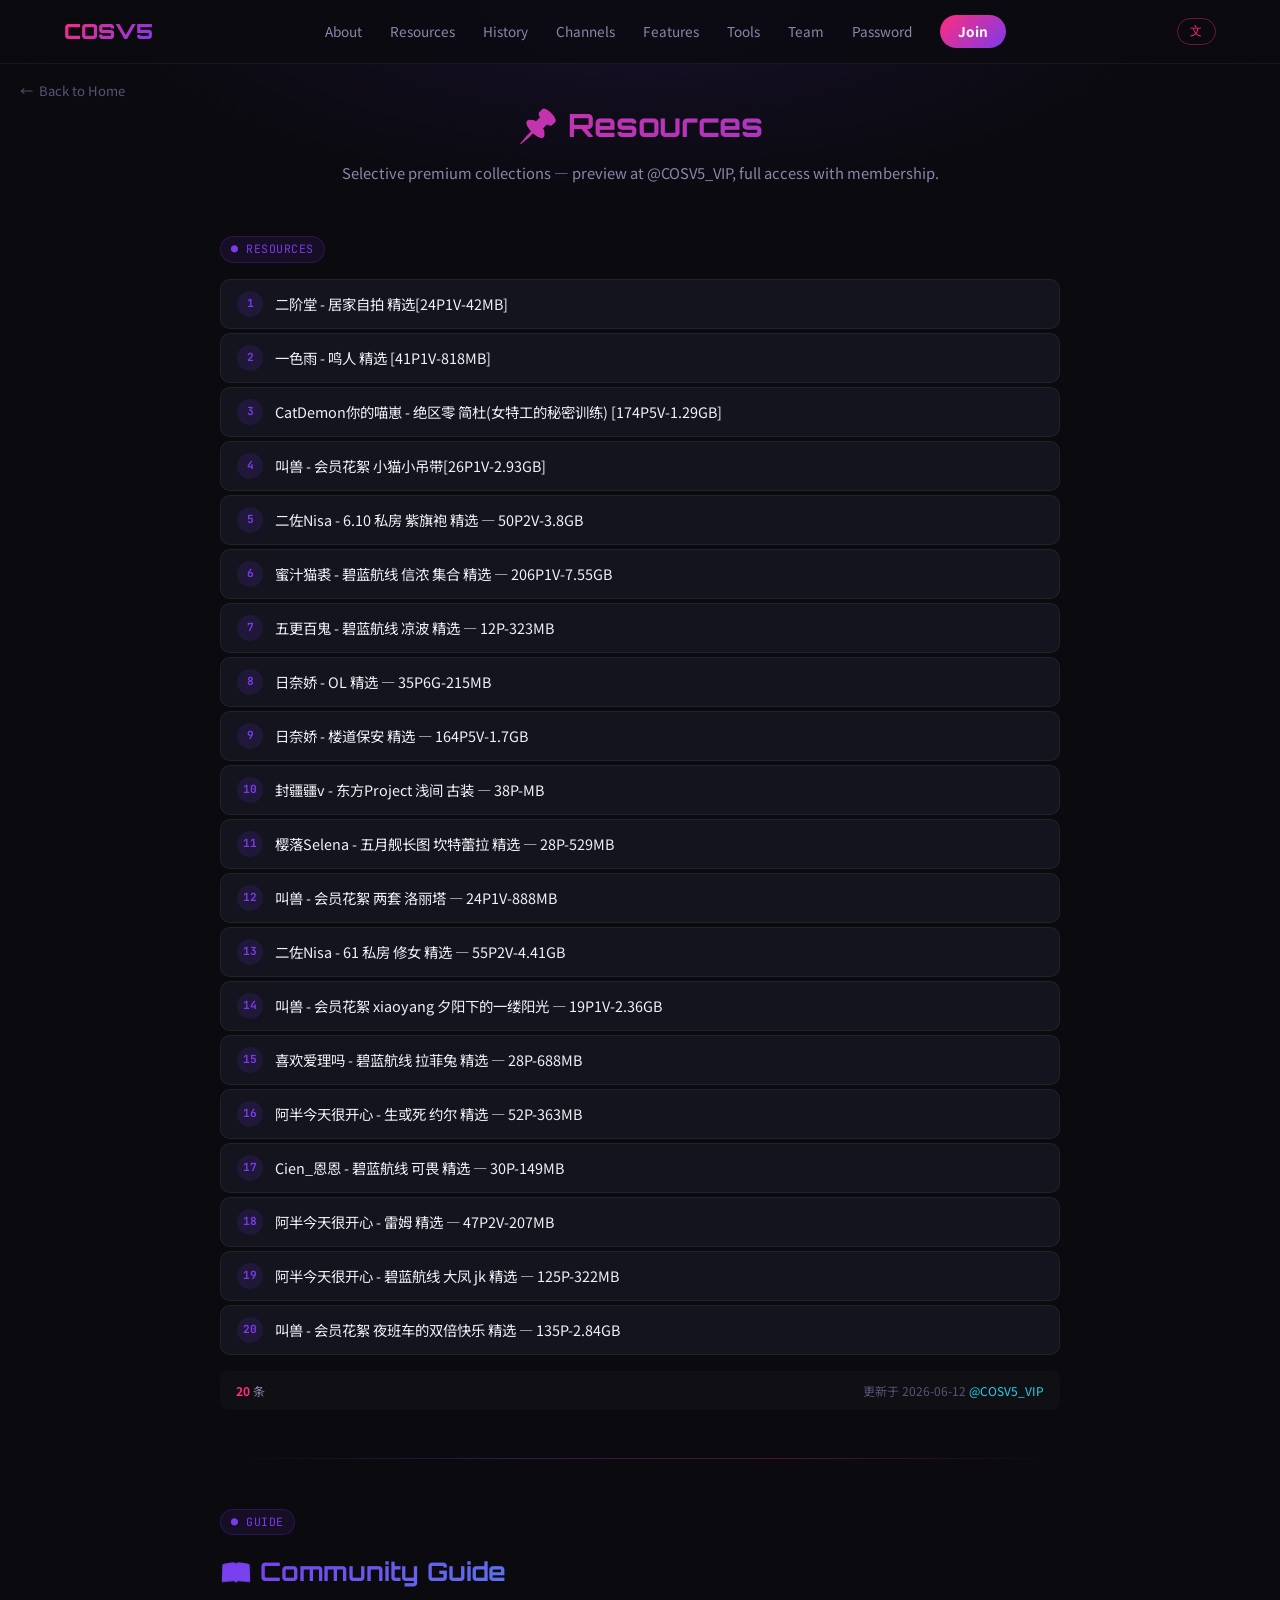
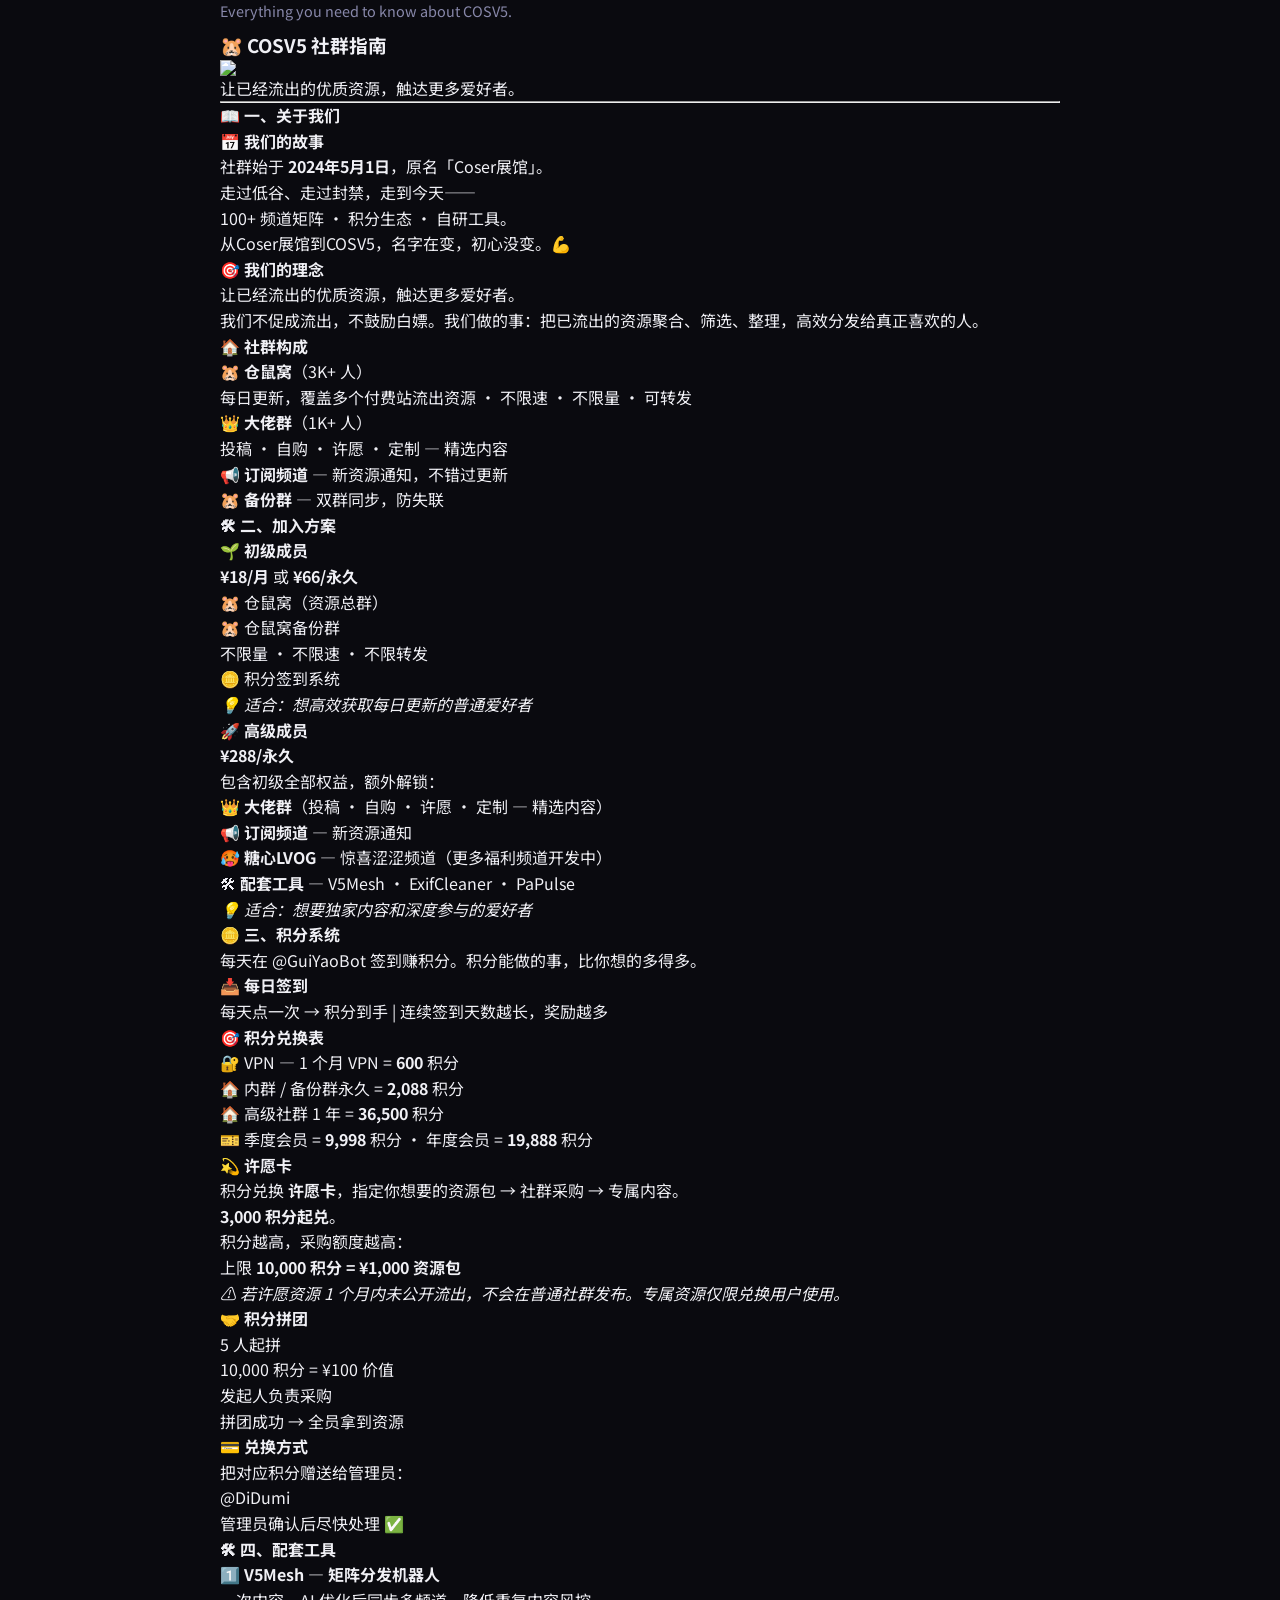
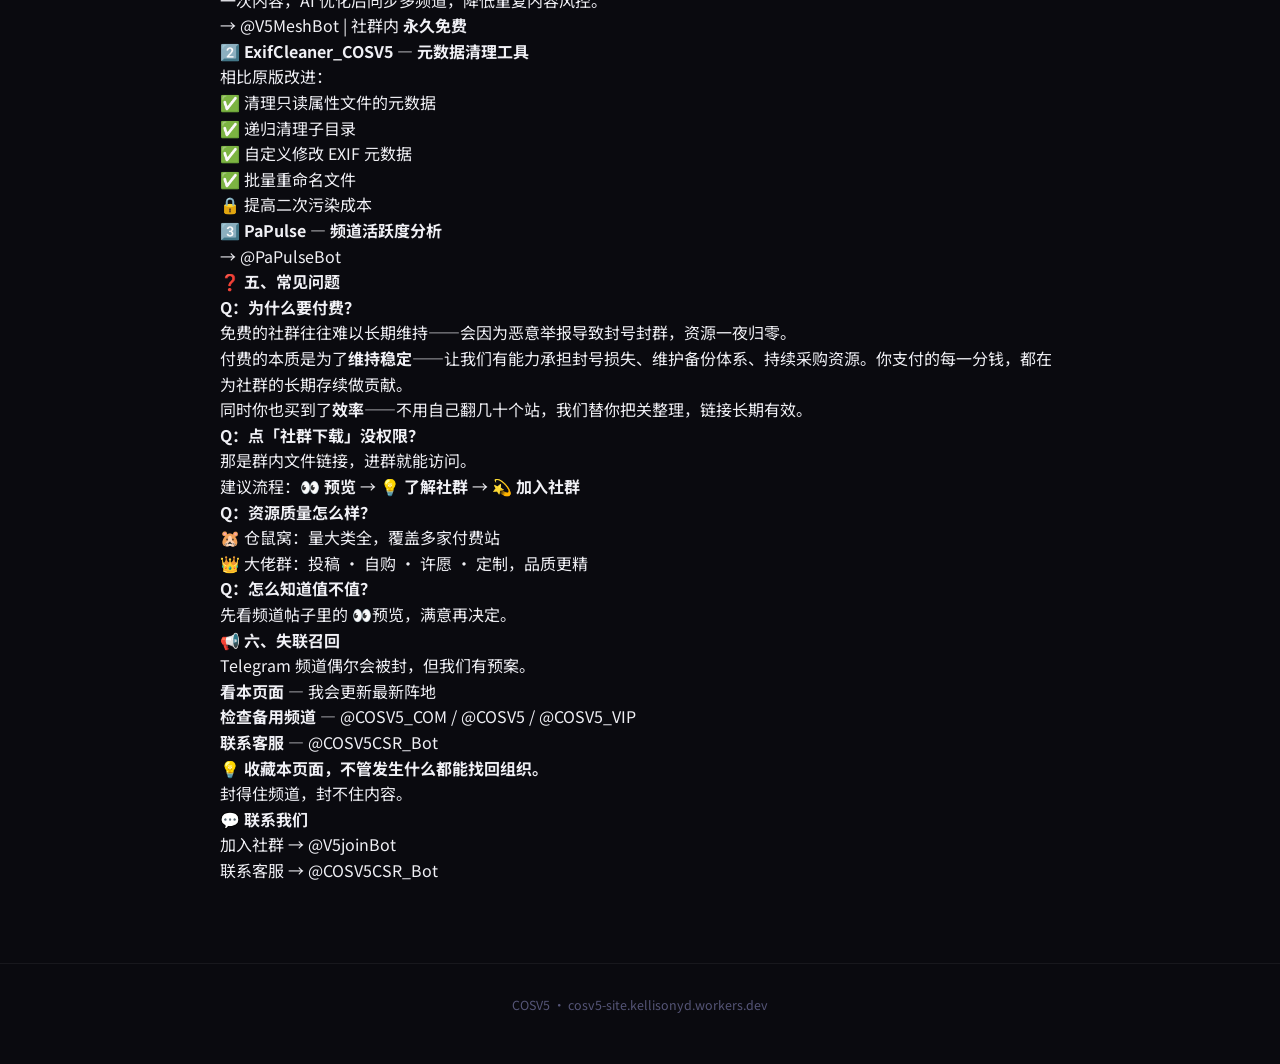
==== commit e7c82da3: "copy: remove '实体店/physical stores' from about text" ====
--- a/resources.html
+++ b/resources.html
@@ -289,7 +289,7 @@
     <hr class="content-divider">
 
     <!-- Guide -->
-    <div class="guide-section">
+    <div class="guide-section" id="guide">
       <div class="section-badge">● GUIDE</div>
       <h2 style="font-family:var(--font-display);font-size:1.6rem;background:var(--accent-gradient-2);-webkit-background-clip:text;-webkit-text-fill-color:transparent;margin-bottom:0.4rem" data-i18n="resources.guide_title">📖 Community Guide</h2>
       <p style="color:var(--text-secondary);font-size:0.9rem;margin-bottom:0.5rem" data-i18n="resources.guide_desc">Everything you need to know about COSV5.</p>
@@ -307,7 +307,7 @@
   <script src="i18n.js"></script>
   <script>
     var RESOURCE_DATA = {"updated": "2026-06-12", "recent": [{"title": "二阶堂 - 居家自拍 精选[24P1V-42MB]", "link": "https://t.me/COSV5_VIP/1487", "added": "2026-06-12"}, {"title": "一色雨 - 鸣人 精选 [41P1V-818MB]", "link": "https://t.me/COSV5_VIP/1496", "added": "2026-06-12"}, {"title": "CatDemon你的喵崽 - 绝区零 简杜(女特工的秘密训练) [174P5V-1.29GB]", "link": "https://t.me/COSV5_VIP/1473", "added": "2026-06-11"}, {"title": "叫兽 - 会员花絮 小猫小吊带[26P1V-2.93GB]", "link": "https://t.me/COSV5_VIP/1482", "added": "2026-06-11"}, {"title": "二佐Nisa - 6.10 私房 紫旗袍 精选 — 50P2V-3.8GB", "link": "https://t.me/COSV5_VIP/1464", "added": "2026-06-10"}, {"title": "蜜汁猫裘 - 碧蓝航线 信浓 集合 精选 — 206P1V-7.55GB", "link": "https://t.me/COSV5_VIP/1455", "added": "2026-06-10"}, {"title": "五更百鬼 - 碧蓝航线 凉波 精选 — 12P-323MB", "link": "https://t.me/COSV5_VIP/1442", "added": "2026-06-09"}, {"title": "日奈娇 - OL 精选 — 35P6G-215MB", "link": "https://t.me/COSV5_VIP/1435", "added": "2026-06-09"}, {"title": "日奈娇 - 楼道保安 精选 — 164P5V-1.7GB", "link": "https://t.me/COSV5_VIP/1426", "added": "2026-06-09"}, {"title": "封疆疆v - 东方Project 浅间 古装 — 38P-MB", "link": "https://t.me/COSV5_VIP/1417", "added": "2026-06-08"}, {"title": "樱落Selena - 五月舰长图 坎特蕾拉 精选 — 28P-529MB", "link": "https://t.me/COSV5_VIP/1408", "added": "2026-06-08"}, {"title": "叫兽 - 会员花絮 两套 洛丽塔 — 24P1V-888MB", "link": "https://t.me/COSV5_VIP/1401", "added": "2026-06-07"}, {"title": "二佐Nisa - 61 私房 修女 精选 — 55P2V-4.41GB", "link": "https://t.me/COSV5_VIP/1396", "added": "2026-06-07"}, {"title": "叫兽 - 会员花絮 xiaoyang 夕阳下的一缕阳光 — 19P1V-2.36GB", "link": "https://t.me/COSV5_VIP/1392", "added": "2026-06-06"}, {"title": "喜欢爱理吗 - 碧蓝航线 拉菲兔 精选 — 28P-688MB", "link": "https://t.me/COSV5_VIP/1383", "added": "2026-06-06"}, {"title": "阿半今天很开心 - 生或死 约尔 精选 — 52P-363MB", "link": "https://t.me/COSV5_VIP/1374", "added": "2026-06-05"}, {"title": "Cien_恩恩 - 碧蓝航线 可畏 精选 — 30P-149MB", "link": "https://t.me/COSV5_VIP/1356", "added": "2026-06-05"}, {"title": "阿半今天很开心 - 雷姆 精选 — 47P2V-207MB", "link": "https://t.me/COSV5_VIP/1351", "added": "2026-06-04"}, {"title": "阿半今天很开心 - 碧蓝航线 大凤 jk 精选 — 125P-322MB", "link": "https://t.me/COSV5_VIP/1343", "added": "2026-06-04"}, {"title": "叫兽 - 会员花絮 夜班车的双倍快乐 精选 — 135P-2.84GB", "link": "https://t.me/COSV5_VIP/1330", "added": "2026-06-04"}]};
-    var GUIDE_DATA = {"updated": "2026-06-12", "zh": {"sections": [{"type": "heading", "text": "\uD83D\uDC39 COSV5 \u793E\u7FA4\u6307\u5357", "level": 3}, {"type": "image", "src": "https://iili.io/CqjIfI9.gif"}, {"type": "text", "text": "\u8BA9\u5DF2\u7ECF\u6D41\u51FA\u7684\u4F18\u8D28\u8D44\u6E90\uFF0C\u89E6\u8FBE\u66F4\u591A\u7231\u597D\u8005\u3002"}, {"type": "hr"}, {"type": "heading", "text": "\uD83D\uDCD6 \u4E00\u3001\u5173\u4E8E\u6211\u4EEC", "level": 4}, {"type": "heading", "text": "\uD83D\uDCC5 \u6211\u4EEC\u7684\u6545\u4E8B", "level": 4}, {"type": "text", "text": "\u793E\u7FA4\u59CB\u4E8E <strong>2024\u5E745\u67081\u65E5</strong>\uFF0C\u539F\u540D\u300CCoser\u5C55\u9986\u300D\u3002\u7AD9\u957F\u4E3A\u793E\u7FA4\u5EFA\u8BBE\uFF0C\u81EA\u8D39\u5F00\u901A\u4E86\u4E0A\u767E\u4E2A\u4ED8\u8D39\u7F51\u7AD9\u7684\u7EC8\u8EAB\u4F1A\u5458\uFF0C\u591A\u4E2A\u8BBA\u575B\u7248\u4E3B\u3002"}, {"type": "text", "text": "\u8D70\u8FC7\u4F4E\u8C37\u3001\u8D70\u8FC7\u5C01\u7981\uFF0C\u8D70\u5230\u4ECA\u5929\u2014\u2014<br>100+ \u9891\u9053\u77E9\u9635 \u00B7 \u79EF\u5206\u751F\u6001 \u00B7 \u81EA\u7814\u5DE5\u5177\u3002"}, {"type": "text", "text": "\u4ECECoser\u5C55\u9986\u5230COSV5\uFF0C\u540D\u5B57\u5728\u53D8\uFF0C\u521D\u5FC3\u6CA1\u53D8\u3002\uD83D\uDCAA"}, {"type": "heading", "text": "\uD83C\uDFAF \u6211\u4EEC\u7684\u7406\u5FF5", "level": 4}, {"type": "text", "text": "\u8BA9\u5DF2\u7ECF\u6D41\u51FA\u7684\u4F18\u8D28\u8D44\u6E90\uFF0C\u89E6\u8FBE\u66F4\u591A\u7231\u597D\u8005\u3002"}, {"type": "text", "text": "\u6211\u4EEC\u4E0D\u4FC3\u6210\u6D41\u51FA\uFF0C\u4E0D\u9F13\u52B1\u767D\u5AD6\u3002\u6211\u4EEC\u505A\u7684\u4E8B\uFF1A\u628A\u5DF2\u6D41\u51FA\u7684\u8D44\u6E90\u805A\u5408\u3001\u7B5B\u9009\u3001\u6574\u7406\uFF0C\u9AD8\u6548\u5206\u53D1\u7ED9\u771F\u6B63\u559C\u6B22\u7684\u4EBA\u3002"}, {"type": "heading", "text": "\uD83C\uDFE0 \u793E\u7FA4\u6784\u6210", "level": 4}, {"type": "blockquote", "text": "\uD83D\uDC39 <strong>\u4ED3\u9F20\u7A9D</strong>\uFF083K+ \u4EBA\uFF09<br>\u6BCF\u65E5\u66F4\u65B0\uFF0C\u8986\u76D6\u591A\u4E2A\u4ED8\u8D39\u7AD9\u6D41\u51FA\u8D44\u6E90 \u00B7 \u4E0D\u9650\u901F \u00B7 \u4E0D\u9650\u91CF \u00B7 \u53EF\u8F6C\u53D1"}, {"type": "blockquote", "text": "\uD83D\uDC51 <strong>\u5927\u4F6C\u7FA4</strong>\uFF081K+ \u4EBA\uFF09<br>\u6295\u7A3F \u00B7 \u81EA\u8D2D \u00B7 \u8BB8\u613F \u00B7 \u5B9A\u5236 \u2014 \u7CBE\u9009\u5185\u5BB9"}, {"type": "blockquote", "text": "\uD83D\uDCE2 <strong>\u8BA2\u9605\u9891\u9053</strong> \u2014 \u65B0\u8D44\u6E90\u901A\u77E5\uFF0C\u4E0D\u9519\u8FC7\u66F4\u65B0"}, {"type": "blockquote", "text": "\uD83D\uDC39 <strong>\u5907\u4EFD\u7FA4</strong> \u2014 \u53CC\u7FA4\u540C\u6B65\uFF0C\u9632\u5931\u8054"}, {"type": "heading", "text": "\uD83D\uDEE0 \u4E8C\u3001\u52A0\u5165\u65B9\u6848", "level": 4}, {"type": "heading", "text": "\uD83C\uDF31 \u521D\u7EA7\u6210\u5458", "level": 4}, {"type": "text", "text": "<strong>\u00A518/\u6708</strong> \u6216 <strong>\u00A566/\u6C38\u4E45</strong>"}, {"type": "list", "items": ["\uD83D\uDC39 \u4ED3\u9F20\u7A9D\uFF08\u8D44\u6E90\u603B\u7FA4\uFF09", "\uD83D\uDC39 \u4ED3\u9F20\u7A9D\u5907\u4EFD\u7FA4", "\u4E0D\u9650\u91CF \u00B7 \u4E0D\u9650\u901F \u00B7 \u4E0D\u9650\u8F6C\u53D1", "\uD83E\uDE99 \u79EF\u5206\u7B7E\u5230\u7CFB\u7EDF"]}, {"type": "text", "text": "<em>\uD83D\uDCA1 \u9002\u5408\uFF1A\u60F3\u9AD8\u6548\u83B7\u53D6\u6BCF\u65E5\u66F4\u65B0\u7684\u666E\u901A\u7231\u597D\u8005</em>"}, {"type": "heading", "text": "\uD83D\uDE80 \u9AD8\u7EA7\u6210\u5458", "level": 4}, {"type": "text", "text": "<strong>\u00A5288/\u6C38\u4E45</strong>"}, {"type": "text", "text": "\u5305\u542B\u521D\u7EA7\u5168\u90E8\u6743\u76CA\uFF0C\u989D\u5916\u89E3\u9501\uFF1A"}, {"type": "list", "items": ["\uD83D\uDC51 <strong>\u5927\u4F6C\u7FA4</strong>\uFF08\u6295\u7A3F \u00B7 \u81EA\u8D2D \u00B7 \u8BB8\u613F \u00B7 \u5B9A\u5236 \u2014 \u7CBE\u9009\u5185\u5BB9\uFF09", "\uD83D\uDCE2 <strong>\u8BA2\u9605\u9891\u9053</strong> \u2014 \u65B0\u8D44\u6E90\u901A\u77E5", "\uD83E\uDD75 <strong>\u7CD6\u5FC3LVOG</strong> \u2014 \u60CA\u559C\u6DA9\u6DA9\u9891\u9053\uFF08\u66F4\u591A\u798F\u5229\u9891\u9053\u5F00\u53D1\u4E2D\uFF09", "\uD83D\uDEE0 <strong>\u914D\u5957\u5DE5\u5177</strong> \u2014 V5Mesh \u00B7 ExifCleaner \u00B7 PaPulse"]}, {"type": "text", "text": "<em>\uD83D\uDCA1 \u9002\u5408\uFF1A\u60F3\u8981\u72EC\u5BB6\u5185\u5BB9\u548C\u6DF1\u5EA6\u53C2\u4E0E\u7684\u7231\u597D\u8005</em>"}, {"type": "heading", "text": "\uD83E\uDE99 \u4E09\u3001\u79EF\u5206\u7CFB\u7EDF", "level": 4}, {"type": "text", "text": "\u6BCF\u5929\u5728 <a href=\"https://t.me/GuiYaoBot\" target=\"_blank\">@GuiYaoBot</a> \u7B7E\u5230\u8D5A\u79EF\u5206\u3002\u79EF\u5206\u80FD\u5E72\u7684\u4E8B\uFF0C\u6BD4\u4F60\u60F3\u7684\u591A\u5F97\u591A\u3002"}, {"type": "heading", "text": "\uD83D\uDCE5 \u6BCF\u65E5\u7B7E\u5230", "level": 4}, {"type": "text", "text": "\u6BCF\u5929\u70B9\u4E00\u6B21 \u2192 \u79EF\u5206\u5230\u624B | \u8FDE\u7EED\u7B7E\u5230\u5929\u6570\u8D8A\u957F\uFF0C\u5956\u52B1\u8D8A\u591A"}, {"type": "heading", "text": "\uD83C\uDFAF \u79EF\u5206\u5151\u6362\u8868", "level": 4}, {"type": "blockquote", "text": "\uD83D\uDD10 VPN \u2014 1 \u4E2A\u6708 VPN = <strong>600</strong> \u79EF\u5206"}, {"type": "blockquote", "text": "\uD83C\uDFE0 \u5185\u7FA4 / \u5907\u4EFD\u7FA4\u6C38\u4E45 = <strong>2,088</strong> \u79EF\u5206"}, {"type": "blockquote", "text": "\uD83C\uDFE0 \u9AD8\u7EA7\u793E\u7FA4 1 \u5E74 = <strong>36,500</strong> \u79EF\u5206"}, {"type": "blockquote", "text": "\uD83C\uDFAB \u5B63\u5EA6\u4F1A\u5458 = <strong>9,998</strong> \u79EF\u5206 \u00B7 \u5E74\u5EA6\u4F1A\u5458 = <strong>19,888</strong> \u79EF\u5206"}, {"type": "heading", "text": "\uD83D\uDCAB \u8BB8\u613F\u5361", "level": 4}, {"type": "text", "text": "\u79EF\u5206\u5151\u6362 <strong>\u8BB8\u613F\u5361</strong>\uFF0C\u6307\u5B9A\u4F60\u60F3\u8981\u7684\u8D44\u6E90\u5305 \u2192 \u793E\u7FA4\u91C7\u8D2D \u2192 \u4E13\u5C5E\u5185\u5BB9\u3002"}, {"type": "text", "text": "<strong>3,000 \u79EF\u5206\u8D77\u5151</strong>\u3002<br>\u79EF\u5206\u8D8A\u9AD8\uFF0C\u91C7\u8D2D\u989D\u5EA6\u8D8A\u9AD8\uFF1A<br>\u4E0A\u9650 <strong>10,000 \u79EF\u5206 = \u00A51,000 \u8D44\u6E90\u5305</strong>"}, {"type": "text", "text": "<em>\u26A0\uFE0F \u82E5\u8BB8\u613F\u8D44\u6E90 1 \u4E2A\u6708\u5185\u672A\u516C\u5F00\u6D41\u51FA\uFF0C\u4E0D\u4F1A\u5728\u666E\u901A\u793E\u7FA4\u53D1\u5E03\u3002\u4E13\u5C5E\u8D44\u6E90\u4EC5\u9650\u5151\u6362\u7528\u6237\u4F7F\u7528\u3002</em>"}, {"type": "heading", "text": "\uD83E\uDD1D \u79EF\u5206\u62FC\u56E2", "level": 4}, {"type": "list", "items": ["5 \u4EBA\u8D77\u62FC", "10,000 \u79EF\u5206 = \u00A5100 \u4EF7\u503C", "\u53D1\u8D77\u4EBA\u8D1F\u8D23\u91C7\u8D2D", "\u62FC\u56E2\u6210\u529F \u2192 \u5168\u5458\u62FF\u5230\u8D44\u6E90"]}, {"type": "heading", "text": "\uD83D\uDCB3 \u5151\u6362\u65B9\u5F0F", "level": 4}, {"type": "text", "text": "\u628A\u5BF9\u5E94\u79EF\u5206\u8D60\u9001\u7ED9\u7BA1\u7406\u5458\uFF1A<br><a href=\"https://t.me/DiDumi\" target=\"_blank\">@DiDumi</a><br>\u7BA1\u7406\u5458\u786E\u8BA4\u540E\u5C3D\u5FEB\u5904\u7406 \u2705"}, {"type": "heading", "text": "\uD83D\uDEE0 \u56DB\u3001\u914D\u5957\u5DE5\u5177", "level": 4}, {"type": "text", "text": "<strong>1\uFE0F\u20E3 V5Mesh \u2014 \u77E9\u9635\u5206\u53D1\u673A\u5668\u4EBA</strong><br>\u4E00\u6B21\u5185\u5BB9\uFF0CAI \u4F18\u5316\u540E\u540C\u6B65\u591A\u9891\u9053\uFF0C\u964D\u4F4E\u91CD\u590D\u5185\u5BB9\u98CE\u63A7\u3002<br>\u2192 <a href=\"https://t.me/V5MeshBot\" target=\"_blank\">@V5MeshBot</a> | \u793E\u7FA4\u5185 <strong>\u6C38\u4E45\u514D\u8D39</strong>"}, {"type": "text", "text": "<strong>2\uFE0F\u20E3 ExifCleaner_COSV5 \u2014 \u5143\u6570\u636E\u6E05\u7406\u5DE5\u5177</strong><br>\u76F8\u6BD4\u539F\u7248\u6539\u8FDB\uFF1A<br>\u2705 \u6E05\u7406\u53EA\u8BFB\u5C5E\u6027\u6587\u4EF6\u7684\u5143\u6570\u636E<br>\u2705 \u9012\u5F52\u6E05\u7406\u5B50\u76EE\u5F55<br>\u2705 \u81EA\u5B9A\u4E49\u4FEE\u6539 EXIF \u5143\u6570\u636E<br>\u2705 \u6279\u91CF\u91CD\u547D\u540D\u6587\u4EF6<br>\uD83D\uDD12 \u63D0\u9AD8\u4E8C\u6B21\u6C61\u67D3\u6210\u672C"}, {"type": "text", "text": "<strong>3\uFE0F\u20E3 PaPulse \u2014 \u9891\u9053\u6D3B\u8DC3\u5EA6\u5206\u6790</strong><br>\u2192 <a href=\"https://t.me/PaPulseBot\" target=\"_blank\">@PaPulseBot</a>"}, {"type": "heading", "text": "\u2753 \u4E94\u3001\u5E38\u89C1\u95EE\u9898", "level": 4}, {"type": "text", "text": "<strong>Q\uFF1A\u4E3A\u4EC0\u4E48\u8981\u4ED8\u8D39\uFF1F</strong><br>\u514D\u8D39\u7684\u793E\u7FA4\u5F80\u5F80\u96BE\u4EE5\u957F\u671F\u7EF4\u6301\u2014\u2014\u4F1A\u56E0\u4E3A\u6076\u610F\u4E3E\u62A5\u5BFC\u81F4\u5C01\u53F7\u5C01\u7FA4\uFF0C\u8D44\u6E90\u4E00\u591C\u5F52\u96F6\u3002<br>\u4ED8\u8D39\u7684\u672C\u8D28\u662F\u4E3A\u4E86<strong>\u7EF4\u6301\u7A33\u5B9A</strong>\u2014\u2014\u8BA9\u6211\u4EEC\u6709\u80FD\u529B\u627F\u62C5\u5C01\u53F7\u635F\u5931\u3001\u7EF4\u62A4\u5907\u4EFD\u4F53\u7CFB\u3001\u6301\u7EED\u91C7\u8D2D\u8D44\u6E90\u3002\u4F60\u652F\u4ED8\u7684\u6BCF\u4E00\u5206\u94B1\uFF0C\u90FD\u5728\u4E3A\u793E\u7FA4\u7684\u957F\u671F\u5B58\u7EED\u505A\u8D21\u732E\u3002<br>\u540C\u65F6\u4F60\u4E5F\u4E70\u5230\u4E86<strong>\u6548\u7387</strong>\u2014\u2014\u4E0D\u7528\u81EA\u5DF1\u7FFB\u51E0\u5341\u4E2A\u7AD9\uFF0C\u6211\u4EEC\u66FF\u4F60\u628A\u5173\u6574\u7406\uFF0C\u94FE\u63A5\u957F\u671F\u6709\u6548\u3002"}, {"type": "text", "text": "<strong>Q\uFF1A\u70B9\u300C\u793E\u7FA4\u4E0B\u8F7D\u300D\u6CA1\u6743\u9650\uFF1F</strong><br>\u90A3\u662F\u7FA4\u5185\u6587\u4EF6\u94FE\u63A5\uFF0C\u8FDB\u7FA4\u5C31\u80FD\u8BBF\u95EE\u3002<br>\u5EFA\u8BAE\u6D41\u7A0B\uFF1A\uD83D\uDC40 <strong>\u9884\u89C8</strong> \u2192 \uD83D\uDCA1 <strong>\u4E86\u89E3\u793E\u7FA4</strong> \u2192 \uD83D\uDCAB <strong>\u52A0\u5165\u793E\u7FA4</strong>"}, {"type": "text", "text": "<strong>Q\uFF1A\u8D44\u6E90\u8D28\u91CF\u600E\u4E48\u6837\uFF1F</strong><br>\uD83D\uDC39 \u4ED3\u9F20\u7A9D\uFF1A\u91CF\u5927\u7C7B\u5168\uFF0C\u8986\u76D6\u591A\u5BB6\u4ED8\u8D39\u7AD9<br>\uD83D\uDC51 \u5927\u4F6C\u7FA4\uFF1A\u6295\u7A3F \u00B7 \u81EA\u8D2D \u00B7 \u8BB8\u613F \u00B7 \u5B9A\u5236\uFF0C\u54C1\u8D28\u66F4\u7CBE"}, {"type": "text", "text": "<strong>Q\uFF1A\u600E\u4E48\u77E5\u9053\u503C\u4E0D\u503C\uFF1F</strong><br>\u5148\u770B\u9891\u9053\u5E16\u5B50\u91CC\u7684 \uD83D\uDC40\u9884\u89C8\uFF0C\u6EE1\u610F\u518D\u51B3\u5B9A\u3002"}, {"type": "heading", "text": "\uD83D\uDCE2 \u516D\u3001\u5931\u8054\u53EC\u56DE", "level": 4}, {"type": "text", "text": "Telegram \u9891\u9053\u5076\u5C14\u4F1A\u88AB\u5C01\uFF0C\u4F46\u6211\u4EEC\u6709\u9884\u6848\u3002"}, {"type": "list", "items": ["<strong>\u770B\u672C\u9875\u9762</strong> \u2014 \u6211\u4F1A\u66F4\u65B0\u6700\u65B0\u9635\u5730", "<strong>\u68C0\u67E5\u5907\u7528\u9891\u9053</strong> \u2014 <a href=\"https://t.me/COSV5_COM\" target=\"_blank\">@COSV5_COM</a> / <a href=\"https://t.me/COSV5\" target=\"_blank\">@COSV5</a> / <a href=\"https://t.me/COSV5_VIP\" target=\"_blank\">@COSV5_VIP</a>", "<strong>\u8054\u7CFB\u5BA2\u670D</strong> \u2014 <a href=\"https://t.me/COSV5CSR_Bot\" target=\"_blank\">@COSV5CSR_Bot</a>"]}, {"type": "text", "text": "<strong>\uD83D\uDCA1 \u6536\u85CF\u672C\u9875\u9762\uFF0C\u4E0D\u7BA1\u53D1\u751F\u4EC0\u4E48\u90FD\u80FD\u627E\u56DE\u7EC4\u7EC7\u3002</strong><br>\u5C01\u5F97\u4F4F\u9891\u9053\uFF0C\u5C01\u4E0D\u4F4F\u5185\u5BB9\u3002"}, {"type": "heading", "text": "\uD83D\uDCAC \u8054\u7CFB\u6211\u4EEC", "level": 4}, {"type": "text", "text": "\u52A0\u5165\u793E\u7FA4 \u2192 <a href=\"https://t.me/V5joinBot\" target=\"_blank\">@V5joinBot</a><br>\u8054\u7CFB\u5BA2\u670D \u2192 <a href=\"https://t.me/COSV5CSR_Bot\" target=\"_blank\">@COSV5CSR_Bot</a>"}]}};
+    var GUIDE_DATA = {"updated": "2026-06-12", "zh": {"sections": [{"type": "heading", "text": "🐹 COSV5 社群指南", "level": 3}, {"type": "image", "src": "https://iili.io/CqjIfI9.gif"}, {"type": "text", "text": "让已经流出的优质资源，触达更多爱好者。"}, {"type": "hr"}, {"type": "heading", "text": "📖 一、关于我们", "level": 4}, {"type": "heading", "text": "📅 我们的故事", "level": 4}, {"type": "text", "text": "社群始于 <strong>2024年5月1日</strong>，原名「Coser展馆」。"}, {"type": "text", "text": "走过低谷、走过封禁，走到今天——<br>100+ 频道矩阵 · 积分生态 · 自研工具。"}, {"type": "text", "text": "从Coser展馆到COSV5，名字在变，初心没变。💪"}, {"type": "heading", "text": "🎯 我们的理念", "level": 4}, {"type": "text", "text": "让已经流出的优质资源，触达更多爱好者。"}, {"type": "text", "text": "我们不促成流出，不鼓励白嫖。我们做的事：把已流出的资源聚合、筛选、整理，高效分发给真正喜欢的人。"}, {"type": "heading", "text": "🏠 社群构成", "level": 4}, {"type": "blockquote", "text": "🐹 <strong>仓鼠窝</strong>（3K+ 人）<br>每日更新，覆盖多个付费站流出资源 · 不限速 · 不限量 · 可转发"}, {"type": "blockquote", "text": "👑 <strong>大佬群</strong>（1K+ 人）<br>投稿 · 自购 · 许愿 · 定制 — 精选内容"}, {"type": "blockquote", "text": "📢 <strong>订阅频道</strong> — 新资源通知，不错过更新"}, {"type": "blockquote", "text": "🐹 <strong>备份群</strong> — 双群同步，防失联"}, {"type": "heading", "text": "🛠 二、加入方案", "level": 4}, {"type": "heading", "text": "🌱 初级成员", "level": 4}, {"type": "text", "text": "<strong>¥18/月</strong> 或 <strong>¥66/永久</strong>"}, {"type": "list", "items": ["🐹 仓鼠窝（资源总群）", "🐹 仓鼠窝备份群", "不限量 · 不限速 · 不限转发", "🪙 积分签到系统"]}, {"type": "text", "text": "<em>💡 适合：想高效获取每日更新的普通爱好者</em>"}, {"type": "heading", "text": "🚀 高级成员", "level": 4}, {"type": "text", "text": "<strong>¥288/永久</strong>"}, {"type": "text", "text": "包含初级全部权益，额外解锁："}, {"type": "list", "items": ["👑 <strong>大佬群</strong>（投稿 · 自购 · 许愿 · 定制 — 精选内容）", "📢 <strong>订阅频道</strong> — 新资源通知", "🥵 <strong>糖心LVOG</strong> — 惊喜涩涩频道（更多福利频道开发中）", "🛠 <strong>配套工具</strong> — V5Mesh · ExifCleaner · PaPulse"]}, {"type": "text", "text": "<em>💡 适合：想要独家内容和深度参与的爱好者</em>"}, {"type": "heading", "text": "🪙 三、积分系统", "level": 4}, {"type": "text", "text": "每天在 <a href=\"https://t.me/GuiYaoBot\" target=\"_blank\">@GuiYaoBot</a> 签到赚积分。积分能做的事，比你想的多得多。"}, {"type": "heading", "text": "📥 每日签到", "level": 4}, {"type": "text", "text": "每天点一次 → 积分到手 | 连续签到天数越长，奖励越多"}, {"type": "heading", "text": "🎯 积分兑换表", "level": 4}, {"type": "blockquote", "text": "🔐 VPN — 1 个月 VPN = <strong>600</strong> 积分"}, {"type": "blockquote", "text": "🏠 内群 / 备份群永久 = <strong>2,088</strong> 积分"}, {"type": "blockquote", "text": "🏠 高级社群 1 年 = <strong>36,500</strong> 积分"}, {"type": "blockquote", "text": "🎫 季度会员 = <strong>9,998</strong> 积分 · 年度会员 = <strong>19,888</strong> 积分"}, {"type": "heading", "text": "💫 许愿卡", "level": 4}, {"type": "text", "text": "积分兑换 <strong>许愿卡</strong>，指定你想要的资源包 → 社群采购 → 专属内容。"}, {"type": "text", "text": "<strong>3,000 积分起兑</strong>。<br>积分越高，采购额度越高：<br>上限 <strong>10,000 积分 = ¥1,000 资源包</strong>"}, {"type": "text", "text": "<em>⚠️ 若许愿资源 1 个月内未公开流出，不会在普通社群发布。专属资源仅限兑换用户使用。</em>"}, {"type": "heading", "text": "🤝 积分拼团", "level": 4}, {"type": "list", "items": ["5 人起拼", "10,000 积分 = ¥100 价值", "发起人负责采购", "拼团成功 → 全员拿到资源"]}, {"type": "heading", "text": "💳 兑换方式", "level": 4}, {"type": "text", "text": "把对应积分赠送给管理员：<br><a href=\"https://t.me/DiDumi\" target=\"_blank\">@DiDumi</a><br>管理员确认后尽快处理 ✅"}, {"type": "heading", "text": "🛠 四、配套工具", "level": 4}, {"type": "text", "text": "<strong>1️⃣ V5Mesh — 矩阵分发机器人</strong><br>一次内容，AI 优化后同步多频道，降低重复内容风控。<br>→ <a href=\"https://t.me/V5MeshBot\" target=\"_blank\">@V5MeshBot</a> | 社群内 <strong>永久免费</strong>"}, {"type": "text", "text": "<strong>2️⃣ ExifCleaner_COSV5 — 元数据清理工具</strong><br>相比原版改进：<br>✅ 清理只读属性文件的元数据<br>✅ 递归清理子目录<br>✅ 自定义修改 EXIF 元数据<br>✅ 批量重命名文件<br>🔒 提高二次污染成本"}, {"type": "text", "text": "<strong>3️⃣ PaPulse — 频道活跃度分析</strong><br>→ <a href=\"https://t.me/PaPulseBot\" target=\"_blank\">@PaPulseBot</a>"}, {"type": "heading", "text": "❓ 五、常见问题", "level": 4}, {"type": "text", "text": "<strong>Q：为什么要付费？</strong><br>免费的社群往往难以长期维持——会因为恶意举报导致封号封群，资源一夜归零。<br>付费的本质是为了<strong>维持稳定</strong>——让我们有能力承担封号损失、维护备份体系、持续采购资源。你支付的每一分钱，都在为社群的长期存续做贡献。<br>同时你也买到了<strong>效率</strong>——不用自己翻几十个站，我们替你把关整理，链接长期有效。"}, {"type": "text", "text": "<strong>Q：点「社群下载」没权限？</strong><br>那是群内文件链接，进群就能访问。<br>建议流程：👀 <strong>预览</strong> → 💡 <strong>了解社群</strong> → 💫 <strong>加入社群</strong>"}, {"type": "text", "text": "<strong>Q：资源质量怎么样？</strong><br>🐹 仓鼠窝：量大类全，覆盖多家付费站<br>👑 大佬群：投稿 · 自购 · 许愿 · 定制，品质更精"}, {"type": "text", "text": "<strong>Q：怎么知道值不值？</strong><br>先看频道帖子里的 👀预览，满意再决定。"}, {"type": "heading", "text": "📢 六、失联召回", "level": 4}, {"type": "text", "text": "Telegram 频道偶尔会被封，但我们有预案。"}, {"type": "list", "items": ["<strong>看本页面</strong> — 我会更新最新阵地", "<strong>检查备用频道</strong> — <a href=\"https://t.me/COSV5_COM\" target=\"_blank\">@COSV5_COM</a> / <a href=\"https://t.me/COSV5\" target=\"_blank\">@COSV5</a> / <a href=\"https://t.me/COSV5_VIP\" target=\"_blank\">@COSV5_VIP</a>", "<strong>联系客服</strong> — <a href=\"https://t.me/COSV5CSR_Bot\" target=\"_blank\">@COSV5CSR_Bot</a>"]}, {"type": "text", "text": "<strong>💡 收藏本页面，不管发生什么都能找回组织。</strong><br>封得住频道，封不住内容。"}, {"type": "heading", "text": "💬 联系我们", "level": 4}, {"type": "text", "text": "加入社群 → <a href=\"https://t.me/V5joinBot\" target=\"_blank\">@V5joinBot</a><br>联系客服 → <a href=\"https://t.me/COSV5CSR_Bot\" target=\"_blank\">@COSV5CSR_Bot</a>"}]}};
 
     (function() {
       var getText = function(key) {
